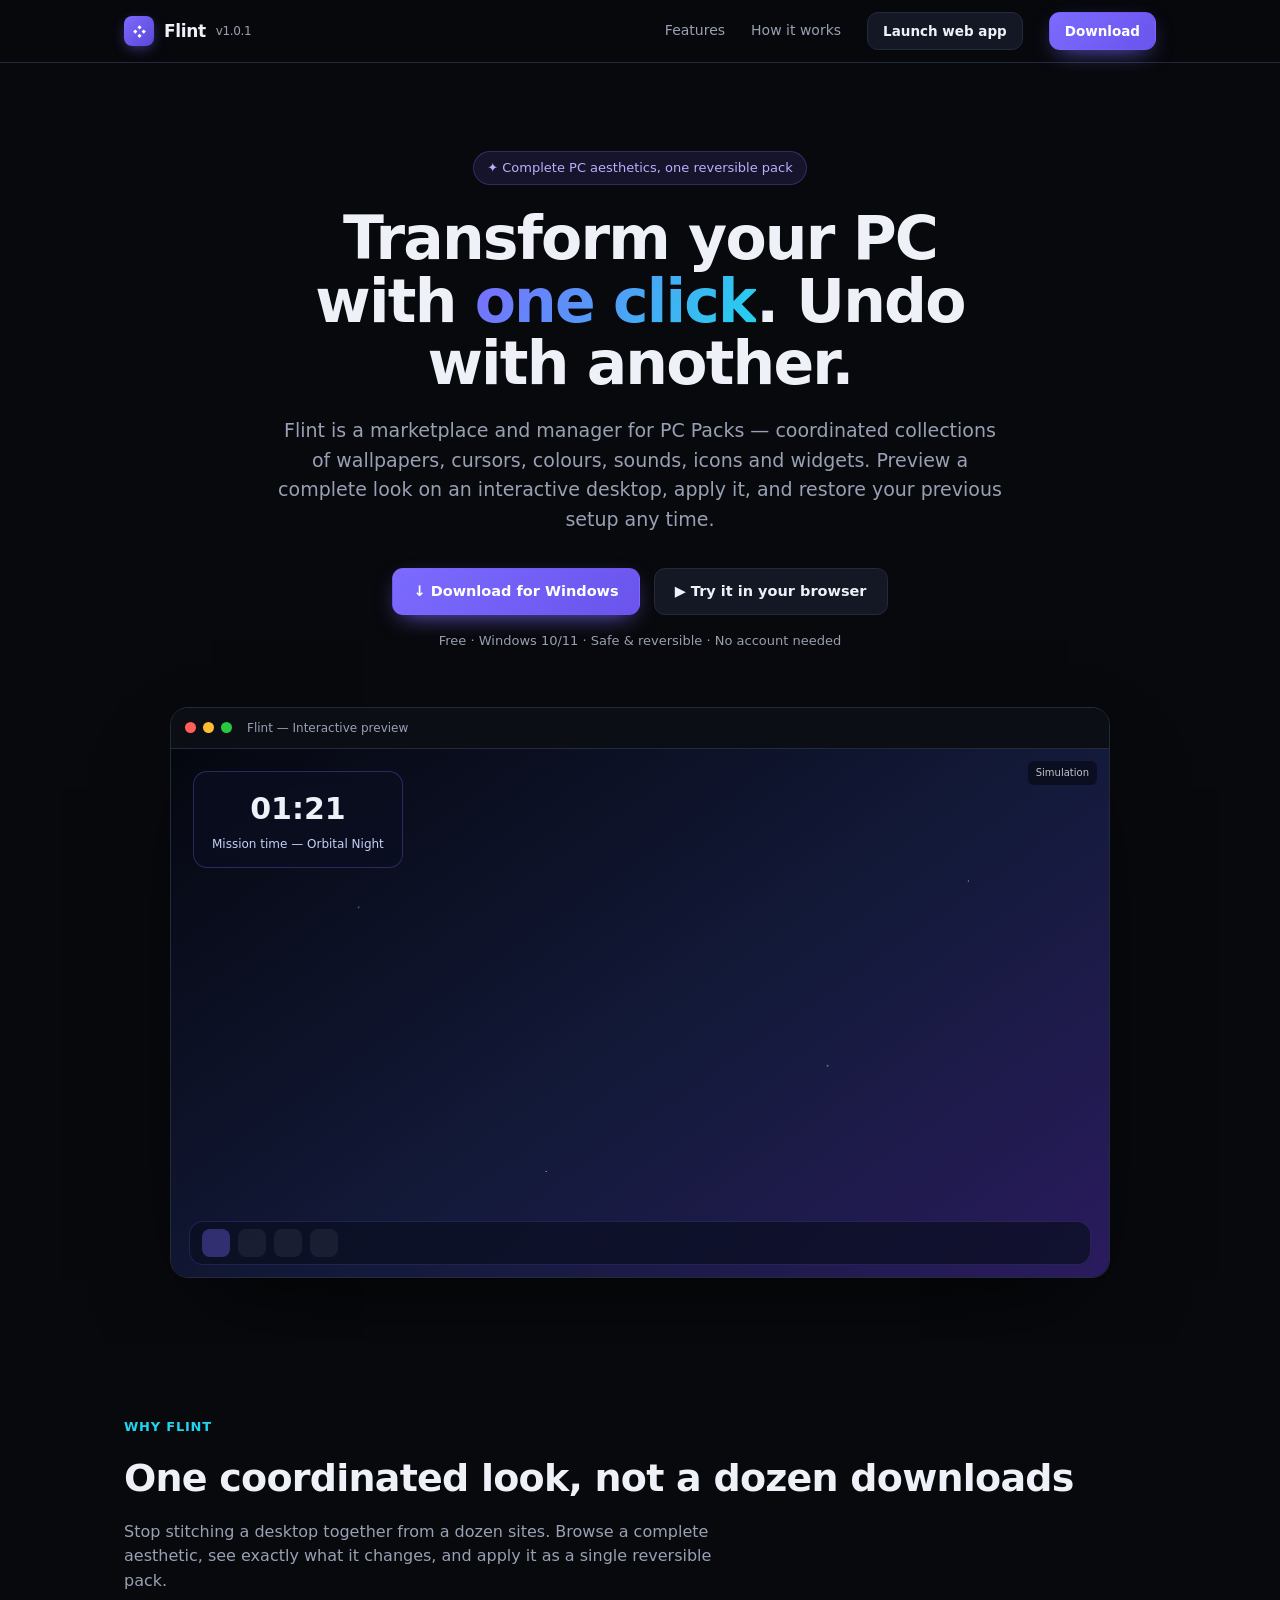
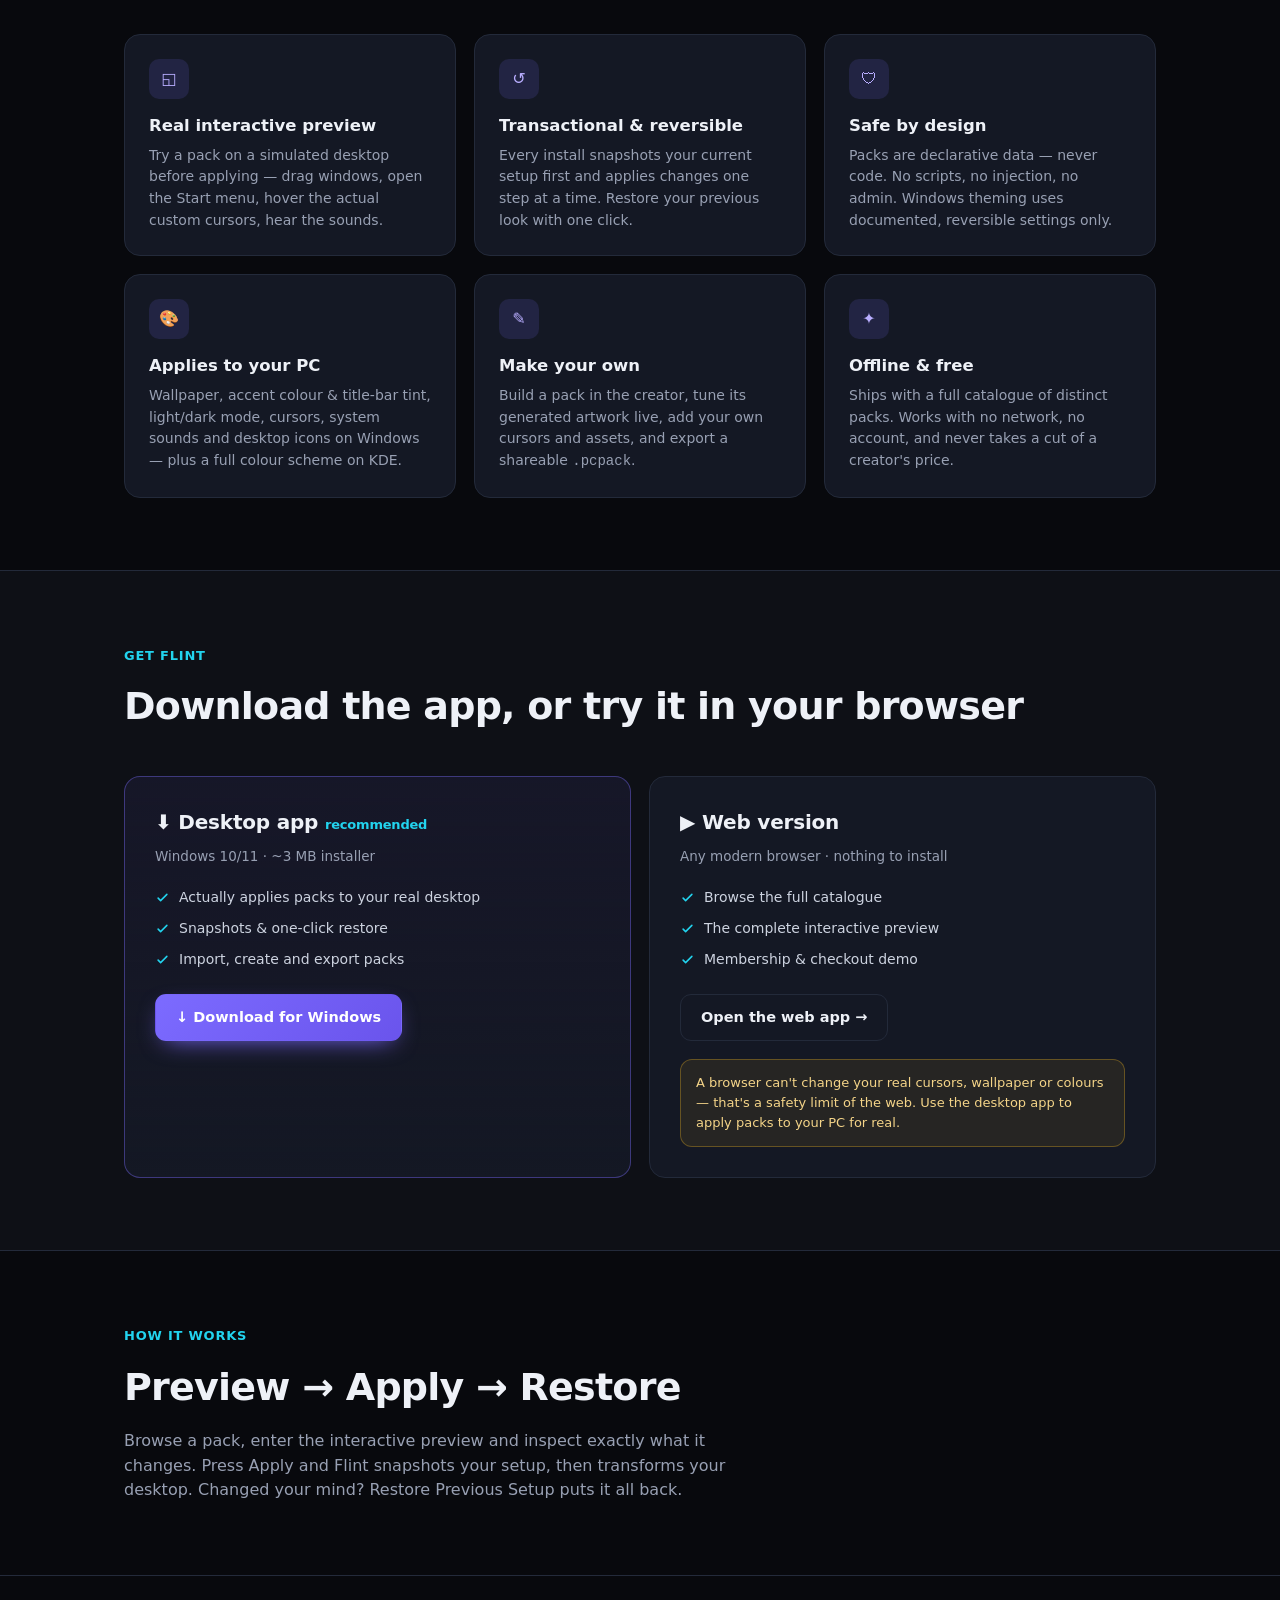
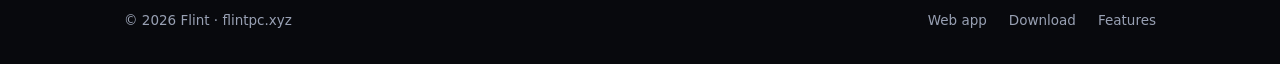
==== index.html @ dbc9b702 "Deploy Flint site: landing page + web app + installer Co-Authored-By: Claude Opus 4.8 <noreply@anthr" ====
<!doctype html>
<html lang="en">
  <head>
    <meta charset="UTF-8" />
    <meta name="viewport" content="width=device-width, initial-scale=1.0" />
    <title>Flint — Preview, install & share complete PC aesthetics</title>
    <meta
      name="description"
      content="Flint turns fragmented desktop customization into one reversible pack. Preview a complete aesthetic, apply it, and restore your previous setup any time. Download for Windows or try it in your browser."
    />
    <meta property="og:title" content="Flint — complete PC aesthetics, one reversible pack" />
    <meta property="og:description" content="Preview, install, create and share complete PC aesthetics. Download for Windows or try it in your browser." />
    <meta property="og:type" content="website" />
    <meta property="og:url" content="https://flintpc.xyz" />
    <style>
      :root {
        --bg: #08090d;
        --bg-soft: #0e1016;
        --panel: #141824;
        --border: #232a3a;
        --text: #eef1f7;
        --muted: #98a0b3;
        --accent: #7c6bff;
        --accent-2: #22d3ee;
        --radius: 16px;
      }
      * { box-sizing: border-box; margin: 0; padding: 0; }
      html { scroll-behavior: smooth; }
      body {
        background: var(--bg);
        color: var(--text);
        font-family: "Inter", system-ui, -apple-system, "Segoe UI", sans-serif;
        line-height: 1.55;
        -webkit-font-smoothing: antialiased;
        overflow-x: hidden;
      }
      a { color: inherit; text-decoration: none; }
      .wrap { max-width: 1080px; margin: 0 auto; padding: 0 24px; }

      /* Top bar */
      header {
        position: sticky; top: 0; z-index: 10;
        backdrop-filter: blur(12px);
        background: rgba(8, 9, 13, 0.72);
        border-bottom: 1px solid var(--border);
      }
      .nav { display: flex; align-items: center; justify-content: space-between; height: 62px; }
      .brand { display: flex; align-items: center; gap: 10px; font-weight: 700; font-size: 17px; letter-spacing: -0.02em; }
      .logo {
        width: 30px; height: 30px; border-radius: 8px;
        background: linear-gradient(135deg, var(--accent), #5b46d6);
        display: grid; place-items: center;
        box-shadow: 0 4px 16px -6px var(--accent);
      }
      .logo svg { width: 17px; height: 17px; }
      .brand .ver { color: var(--muted); font-weight: 500; font-size: 12px; }
      .nav-links { display: flex; align-items: center; gap: 26px; font-size: 14px; color: var(--muted); }
      .nav-links a:hover { color: var(--text); }
      @media (max-width: 640px) { .nav-links a.hide-sm { display: none; } }

      /* Buttons */
      .btn {
        display: inline-flex; align-items: center; gap: 8px;
        padding: 11px 20px; border-radius: 11px; font-weight: 600; font-size: 14.5px;
        border: 1px solid transparent; cursor: pointer; transition: transform .12s ease, filter .12s ease, background .12s ease;
        white-space: nowrap;
      }
      .btn:hover { transform: translateY(-1px); }
      .btn-primary { background: linear-gradient(135deg, var(--accent), #6a54ec); color: #fff; box-shadow: 0 8px 24px -10px var(--accent); }
      .btn-primary:hover { filter: brightness(1.08); }
      .btn-ghost { background: var(--panel); color: var(--text); border-color: var(--border); }
      .btn-ghost:hover { background: #1a1f2e; }
      .btn-sm { padding: 8px 15px; font-size: 13.5px; }

      /* Hero */
      .hero { position: relative; padding: 88px 0 64px; text-align: center; overflow: hidden; }
      .hero-glow {
        position: absolute; inset: -40% 0 auto 0; height: 620px; z-index: 0;
        background: radial-gradient(60% 60% at 50% 0%, rgba(124,107,255,0.22), transparent 70%);
        pointer-events: none;
      }
      .hero .wrap { position: relative; z-index: 1; }
      .pill {
        display: inline-flex; align-items: center; gap: 7px; padding: 6px 13px; border-radius: 999px;
        background: rgba(124,107,255,0.12); border: 1px solid rgba(124,107,255,0.28);
        color: #b9aeff; font-size: 13px; font-weight: 500; margin-bottom: 22px;
      }
      h1 {
        font-size: clamp(34px, 6vw, 60px); line-height: 1.04; letter-spacing: -0.03em; font-weight: 800;
        max-width: 16ch; margin: 0 auto;
      }
      h1 .grad { background: linear-gradient(120deg, var(--accent), var(--accent-2)); -webkit-background-clip: text; background-clip: text; color: transparent; }
      .sub { color: var(--muted); font-size: clamp(15px, 2.4vw, 19px); max-width: 60ch; margin: 22px auto 0; }
      .cta { display: flex; gap: 14px; justify-content: center; flex-wrap: wrap; margin-top: 34px; }
      .cta-note { color: var(--muted); font-size: 13px; margin-top: 16px; }

      /* Preview mock */
      .shot {
        margin: 56px auto 0; max-width: 940px; border-radius: 18px; overflow: hidden;
        border: 1px solid var(--border); background: var(--bg-soft);
        box-shadow: 0 40px 100px -40px rgba(0,0,0,0.9);
        position: relative; z-index: 1;
      }
      .shot-bar { display: flex; align-items: center; gap: 7px; padding: 11px 14px; border-bottom: 1px solid var(--border); background: #0c0e15; }
      .dot { width: 11px; height: 11px; border-radius: 50%; }
      .shot-body { aspect-ratio: 16/9; position: relative; background: linear-gradient(145deg, #05070f, #131a3a 55%, #2a1b5e); }
      .shot-body .stars { position: absolute; inset: 0; background-image: radial-gradient(1.5px 1.5px at 20% 30%, #7c6bff, transparent), radial-gradient(1.5px 1.5px at 70% 60%, #4adede, transparent), radial-gradient(1px 1px at 40% 80%, #fff, transparent), radial-gradient(1px 1px at 85% 25%, #fff, transparent); opacity: 0.7; }
      .shot-widget { position: absolute; top: 22px; left: 22px; padding: 14px 18px; border-radius: 14px; background: rgba(10,14,32,0.72); border: 1px solid rgba(124,107,255,0.3); backdrop-filter: blur(8px); }
      .shot-widget .t { font-size: 30px; font-weight: 700; font-variant-numeric: tabular-nums; }
      .shot-widget .d { font-size: 12px; color: #c7d0f5; margin-top: 2px; }
      .shot-taskbar { position: absolute; left: 18px; right: 18px; bottom: 12px; height: 44px; border-radius: 14px; background: rgba(10,14,32,0.72); border: 1px solid rgba(124,107,255,0.2); backdrop-filter: blur(12px); display: flex; align-items: center; padding: 0 12px; gap: 8px; }
      .tb-icon { width: 28px; height: 28px; border-radius: 8px; background: rgba(255,255,255,0.06); }
      .shot-sim { position: absolute; top: 12px; right: 12px; font-size: 10px; padding: 4px 8px; border-radius: 6px; background: rgba(0,0,0,0.45); color: rgba(255,255,255,0.75); }

      /* Sections */
      section { padding: 72px 0; }
      .eyebrow { color: var(--accent-2); font-weight: 600; font-size: 13px; letter-spacing: 0.06em; text-transform: uppercase; }
      h2 { font-size: clamp(26px, 4vw, 38px); letter-spacing: -0.02em; margin-top: 10px; }
      .lead { color: var(--muted); font-size: 16px; max-width: 62ch; margin-top: 12px; }
      .grid { display: grid; grid-template-columns: repeat(3, 1fr); gap: 18px; margin-top: 40px; }
      @media (max-width: 820px) { .grid { grid-template-columns: 1fr; } }
      .card { background: var(--panel); border: 1px solid var(--border); border-radius: var(--radius); padding: 24px; }
      .card .ico { width: 40px; height: 40px; border-radius: 10px; background: rgba(124,107,255,0.14); display: grid; place-items: center; margin-bottom: 14px; color: #b9aeff; }
      .card h3 { font-size: 16.5px; margin-bottom: 6px; }
      .card p { color: var(--muted); font-size: 14px; }

      /* Two choices */
      .choices { display: grid; grid-template-columns: 1fr 1fr; gap: 18px; margin-top: 40px; }
      @media (max-width: 820px) { .choices { grid-template-columns: 1fr; } }
      .choice { border-radius: var(--radius); border: 1px solid var(--border); padding: 30px; background: var(--panel); }
      .choice.primary { border-color: rgba(124,107,255,0.4); background: linear-gradient(180deg, rgba(124,107,255,0.08), var(--panel)); }
      .choice h3 { font-size: 20px; letter-spacing: -0.01em; }
      .choice .meta { color: var(--muted); font-size: 13.5px; margin: 8px 0 20px; }
      .choice ul { list-style: none; margin: 0 0 24px; display: flex; flex-direction: column; gap: 9px; }
      .choice li { font-size: 14px; color: #cdd3e0; display: flex; gap: 9px; align-items: flex-start; }
      .choice li svg { flex-shrink: 0; margin-top: 3px; color: var(--accent-2); }
      .note { border: 1px solid rgba(251,191,36,0.3); background: rgba(251,191,36,0.08); color: #f4d488; border-radius: 12px; padding: 13px 15px; font-size: 13px; margin-top: 18px; }

      footer { border-top: 1px solid var(--border); padding: 34px 0; color: var(--muted); font-size: 13.5px; }
      .foot { display: flex; justify-content: space-between; align-items: center; flex-wrap: wrap; gap: 14px; }
    </style>
  </head>
  <body>
    <header>
      <div class="wrap nav">
        <a class="brand" href="/">
          <span class="logo" aria-hidden="true">
            <svg viewBox="0 0 24 24" fill="none"><path d="M12 3l3 3-3 3-3-3 3-3zM6 9l3 3-3 3-3-3 3-3zm12 0l3 3-3 3-3-3 3-3zm-6 6l3 3-3 3-3-3 3-3z" fill="#fff"/></svg>
          </span>
          Flint <span class="ver">v1.0.1</span>
        </a>
        <nav class="nav-links">
          <a class="hide-sm" href="#features">Features</a>
          <a class="hide-sm" href="#how">How it works</a>
          <a class="btn btn-ghost btn-sm" href="/app/">Launch web app</a>
          <a class="btn btn-primary btn-sm" href="#download">Download</a>
        </nav>
      </div>
    </header>

    <div class="hero">
      <div class="hero-glow"></div>
      <div class="wrap">
        <span class="pill">✦ Complete PC aesthetics, one reversible pack</span>
        <h1>Transform your PC with <span class="grad">one click</span>. Undo with another.</h1>
        <p class="sub">
          Flint is a marketplace and manager for PC Packs — coordinated collections of wallpapers, cursors,
          colours, sounds, icons and widgets. Preview a complete look on an interactive desktop, apply it,
          and restore your previous setup any time.
        </p>
        <div class="cta">
          <a class="btn btn-primary" href="#download">↓ Download for Windows</a>
          <a class="btn btn-ghost" href="/app/">▶ Try it in your browser</a>
        </div>
        <p class="cta-note">Free · Windows 10/11 · Safe &amp; reversible · No account needed</p>
      </div>

      <div class="wrap">
        <div class="shot" aria-hidden="true">
          <div class="shot-bar">
            <span class="dot" style="background:#ff5f57"></span>
            <span class="dot" style="background:#febc2e"></span>
            <span class="dot" style="background:#28c840"></span>
            <span style="margin-left:8px;font-size:12px;color:var(--muted)">Flint — Interactive preview</span>
          </div>
          <div class="shot-body">
            <div class="stars"></div>
            <div class="shot-widget">
              <div class="t" id="clock">21:30</div>
              <div class="d">Mission time — Orbital Night</div>
            </div>
            <div class="shot-taskbar">
              <span class="tb-icon" style="background:rgba(124,107,255,0.35)"></span>
              <span class="tb-icon"></span><span class="tb-icon"></span><span class="tb-icon"></span>
            </div>
            <div class="shot-sim">Simulation</div>
          </div>
        </div>
      </div>
    </div>

    <section id="features">
      <div class="wrap">
        <span class="eyebrow">Why Flint</span>
        <h2>One coordinated look, not a dozen downloads</h2>
        <p class="lead">Stop stitching a desktop together from a dozen sites. Browse a complete aesthetic, see exactly what it changes, and apply it as a single reversible pack.</p>
        <div class="grid">
          <div class="card">
            <div class="ico">◱</div>
            <h3>Real interactive preview</h3>
            <p>Try a pack on a simulated desktop before applying — drag windows, open the Start menu, hover the actual custom cursors, hear the sounds.</p>
          </div>
          <div class="card">
            <div class="ico">↺</div>
            <h3>Transactional &amp; reversible</h3>
            <p>Every install snapshots your current setup first and applies changes one step at a time. Restore your previous look with one click.</p>
          </div>
          <div class="card">
            <div class="ico">🛡</div>
            <h3>Safe by design</h3>
            <p>Packs are declarative data — never code. No scripts, no injection, no admin. Windows theming uses documented, reversible settings only.</p>
          </div>
          <div class="card">
            <div class="ico">🎨</div>
            <h3>Applies to your PC</h3>
            <p>Wallpaper, accent colour &amp; title-bar tint, light/dark mode, cursors, system sounds and desktop icons on Windows — plus a full colour scheme on KDE.</p>
          </div>
          <div class="card">
            <div class="ico">✎</div>
            <h3>Make your own</h3>
            <p>Build a pack in the creator, tune its generated artwork live, add your own cursors and assets, and export a shareable <code>.pcpack</code>.</p>
          </div>
          <div class="card">
            <div class="ico">✦</div>
            <h3>Offline &amp; free</h3>
            <p>Ships with a full catalogue of distinct packs. Works with no network, no account, and never takes a cut of a creator's price.</p>
          </div>
        </div>
      </div>
    </section>

    <section id="download" style="background:var(--bg-soft);border-top:1px solid var(--border);border-bottom:1px solid var(--border);">
      <div class="wrap">
        <span class="eyebrow">Get Flint</span>
        <h2>Download the app, or try it in your browser</h2>
        <div class="choices">
          <div class="choice primary">
            <h3>⬇ Desktop app <span style="color:var(--accent-2);font-size:13px;">recommended</span></h3>
            <p class="meta">Windows 10/11 · ~3 MB installer</p>
            <ul>
              <li><svg width="15" height="15" viewBox="0 0 24 24" fill="none"><path d="M5 13l4 4L19 7" stroke="currentColor" stroke-width="2.5" stroke-linecap="round" stroke-linejoin="round"/></svg> Actually applies packs to your real desktop</li>
              <li><svg width="15" height="15" viewBox="0 0 24 24" fill="none"><path d="M5 13l4 4L19 7" stroke="currentColor" stroke-width="2.5" stroke-linecap="round" stroke-linejoin="round"/></svg> Snapshots &amp; one-click restore</li>
              <li><svg width="15" height="15" viewBox="0 0 24 24" fill="none"><path d="M5 13l4 4L19 7" stroke="currentColor" stroke-width="2.5" stroke-linecap="round" stroke-linejoin="round"/></svg> Import, create and export packs</li>
            </ul>
            <a class="btn btn-primary" href="/downloads/Flint-Setup.exe" id="download-btn">↓ Download for Windows</a>
          </div>
          <div class="choice">
            <h3>▶ Web version</h3>
            <p class="meta">Any modern browser · nothing to install</p>
            <ul>
              <li><svg width="15" height="15" viewBox="0 0 24 24" fill="none"><path d="M5 13l4 4L19 7" stroke="currentColor" stroke-width="2.5" stroke-linecap="round" stroke-linejoin="round"/></svg> Browse the full catalogue</li>
              <li><svg width="15" height="15" viewBox="0 0 24 24" fill="none"><path d="M5 13l4 4L19 7" stroke="currentColor" stroke-width="2.5" stroke-linecap="round" stroke-linejoin="round"/></svg> The complete interactive preview</li>
              <li><svg width="15" height="15" viewBox="0 0 24 24" fill="none"><path d="M5 13l4 4L19 7" stroke="currentColor" stroke-width="2.5" stroke-linecap="round" stroke-linejoin="round"/></svg> Membership &amp; checkout demo</li>
            </ul>
            <a class="btn btn-ghost" href="/app/">Open the web app →</a>
            <div class="note">A browser can't change your real cursors, wallpaper or colours — that's a safety limit of the web. Use the desktop app to apply packs to your PC for real.</div>
          </div>
        </div>
      </div>
    </section>

    <section id="how">
      <div class="wrap">
        <span class="eyebrow">How it works</span>
        <h2>Preview → Apply → Restore</h2>
        <p class="lead">Browse a pack, enter the interactive preview and inspect exactly what it changes. Press Apply and Flint snapshots your setup, then transforms your desktop. Changed your mind? Restore Previous Setup puts it all back.</p>
      </div>
    </section>

    <footer>
      <div class="wrap foot">
        <div>© 2026 Flint · flintpc.xyz</div>
        <div style="display:flex;gap:22px;">
          <a href="/app/">Web app</a>
          <a href="#download">Download</a>
          <a href="#features">Features</a>
        </div>
      </div>
    </footer>

    <script>
      // Live clock in the hero mock.
      function tick() {
        var el = document.getElementById("clock");
        if (!el) return;
        var d = new Date();
        el.textContent = String(d.getHours()).padStart(2, "0") + ":" + String(d.getMinutes()).padStart(2, "0");
      }
      tick();
      setInterval(tick, 15000);
    </script>
  </body>
</html>
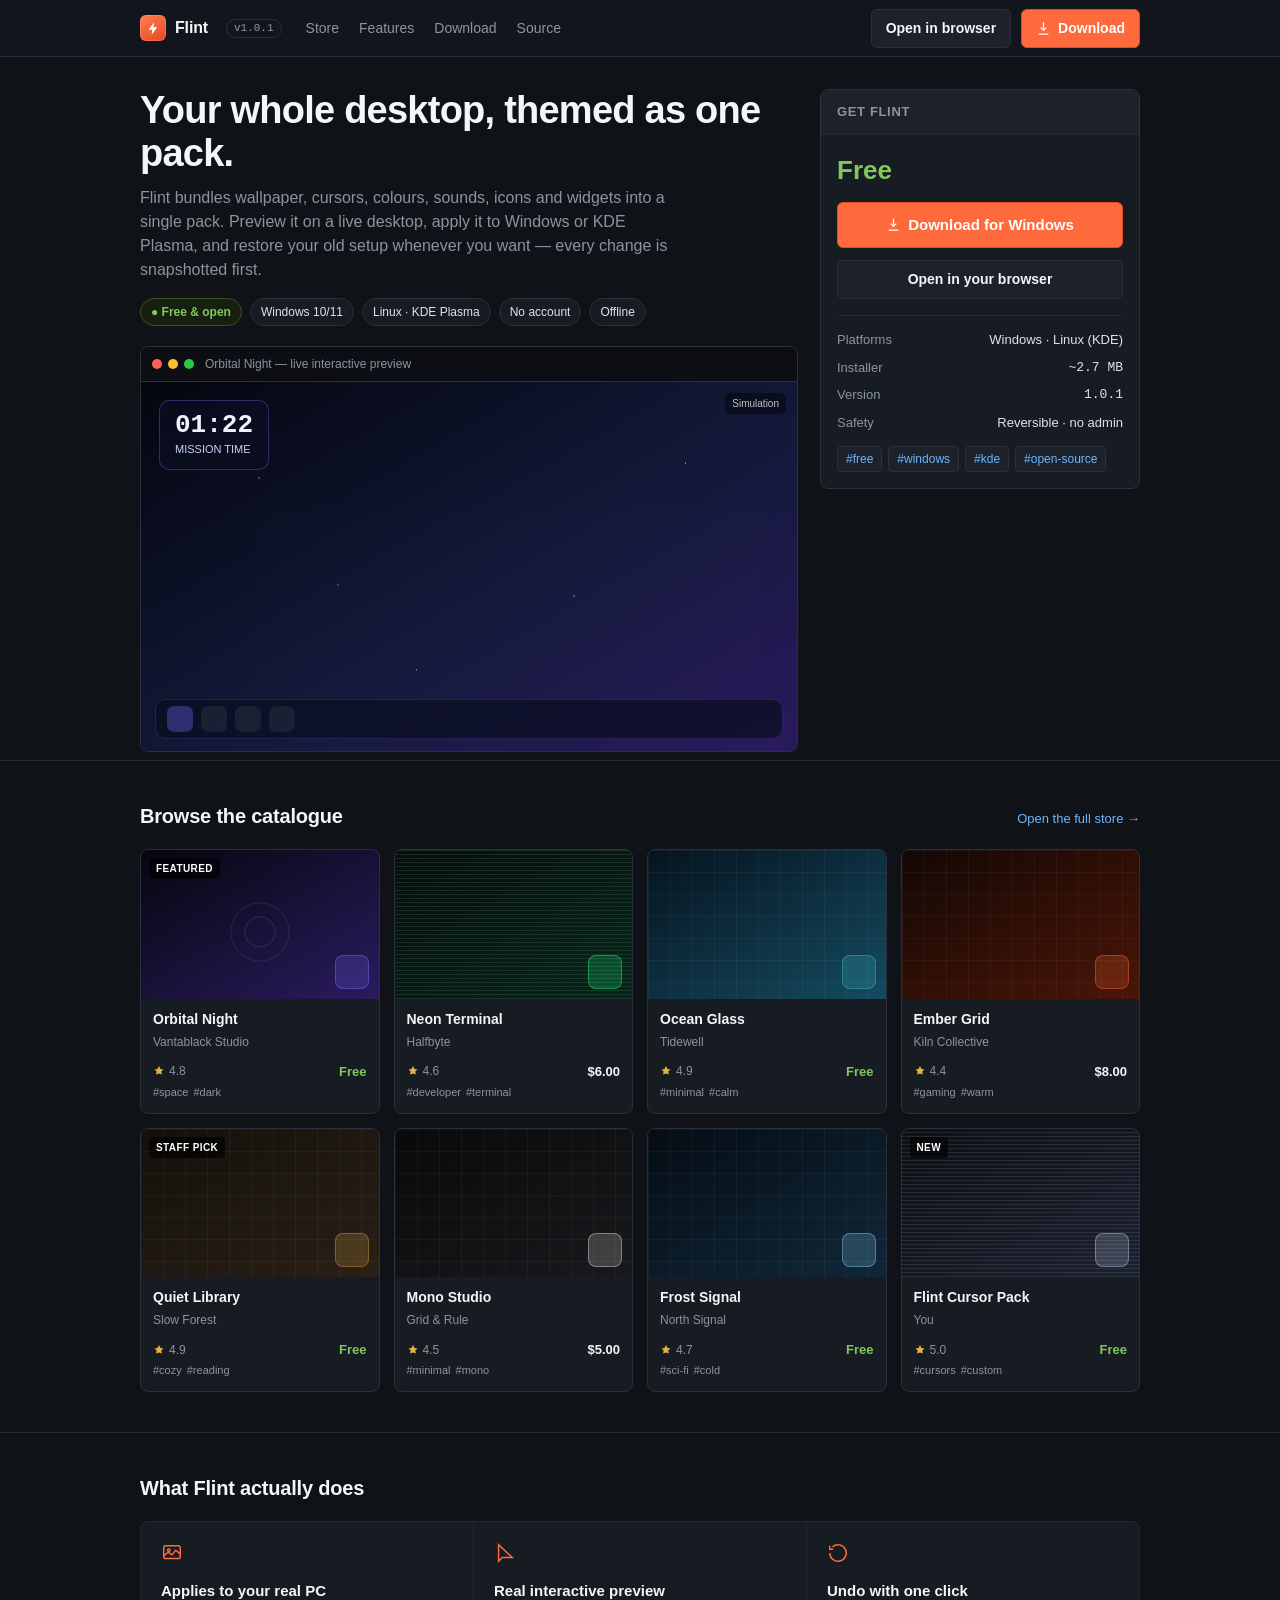
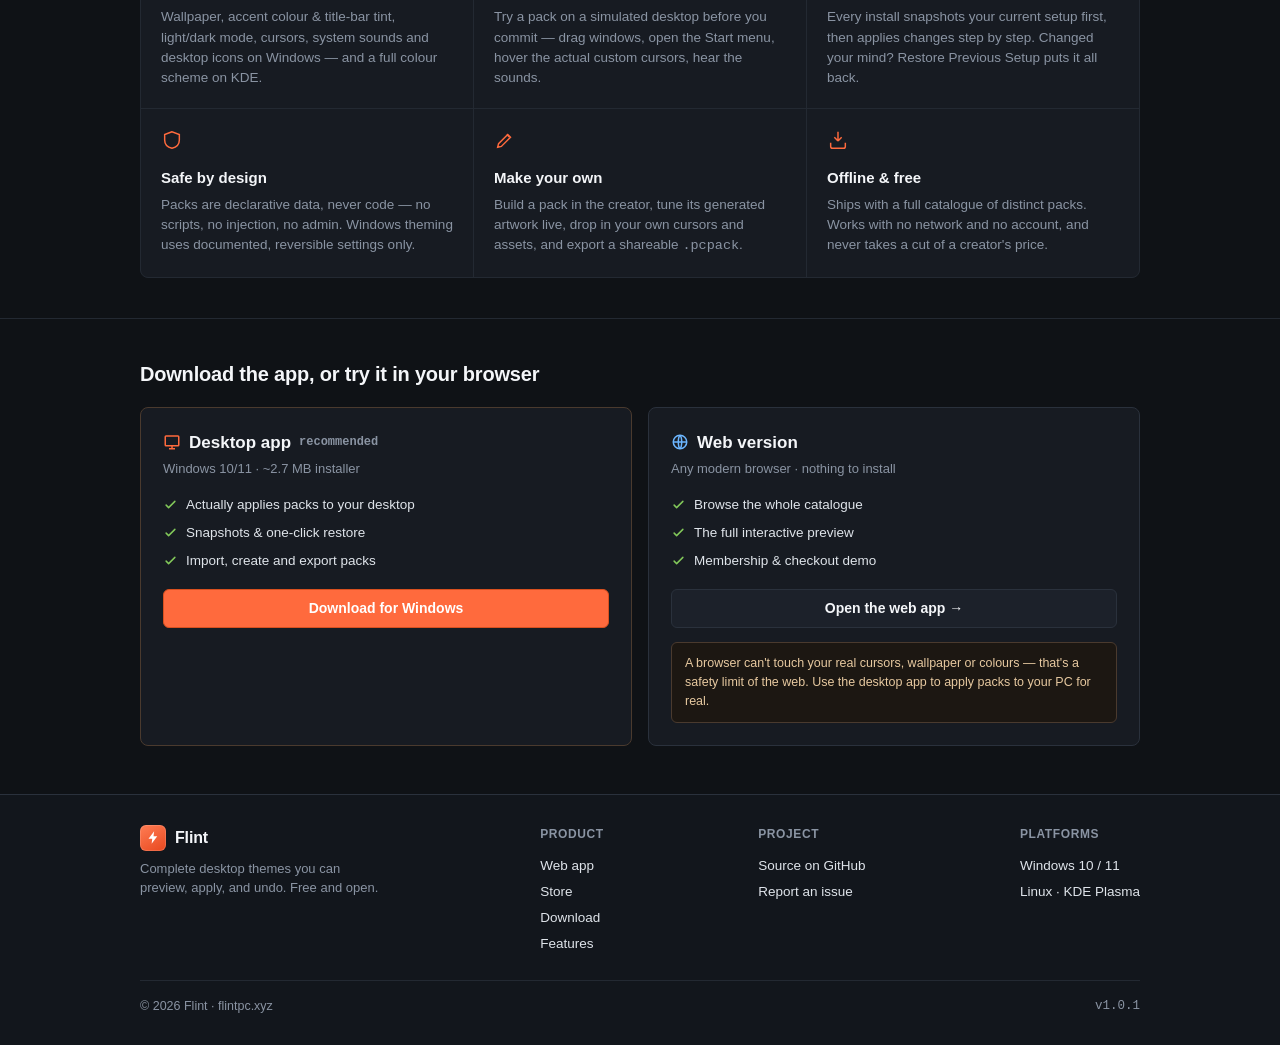
==== commit a66935e1: "Redesign landing page: store/repo layout (itch/Steam/GitHub style) Co-Authored-By: Claude Opus 4.8 <" ====
--- a/index.html
+++ b/index.html
@@ -3,301 +3,412 @@
   <head>
     <meta charset="UTF-8" />
     <meta name="viewport" content="width=device-width, initial-scale=1.0" />
-    <title>Flint — Preview, install & share complete PC aesthetics</title>
+    <title>Flint — desktop themes you can preview, apply, and undo</title>
     <meta
       name="description"
-      content="Flint turns fragmented desktop customization into one reversible pack. Preview a complete aesthetic, apply it, and restore your previous setup any time. Download for Windows or try it in your browser."
+      content="Flint bundles wallpaper, cursors, colours, sounds, icons and widgets into one pack. Preview it on a live desktop, apply it to Windows or KDE, and restore your old setup any time. Free."
     />
-    <meta property="og:title" content="Flint — complete PC aesthetics, one reversible pack" />
-    <meta property="og:description" content="Preview, install, create and share complete PC aesthetics. Download for Windows or try it in your browser." />
+    <meta property="og:title" content="Flint — complete desktop themes, one reversible pack" />
+    <meta property="og:description" content="Preview a full desktop theme, apply it to Windows or KDE, and undo it any time. Free. Download or use in your browser." />
     <meta property="og:type" content="website" />
     <meta property="og:url" content="https://flintpc.xyz" />
     <style>
       :root {
-        --bg: #08090d;
-        --bg-soft: #0e1016;
-        --panel: #141824;
-        --border: #232a3a;
-        --text: #eef1f7;
-        --muted: #98a0b3;
-        --accent: #7c6bff;
-        --accent-2: #22d3ee;
-        --radius: 16px;
+        --bg: #0f1216;
+        --bg-alt: #12161c;
+        --panel: #171b22;
+        --panel-2: #1c212a;
+        --border: #2a313c;
+        --border-soft: #232932;
+        --text: #dfe4ea;
+        --text-strong: #f4f6f9;
+        --muted: #8a94a3;
+        --muted-2: #6b7482;
+        --accent: #ff6a3d;
+        --accent-hover: #ff7d54;
+        --accent-ink: #200d05;
+        --link: #6cb6ff;
+        --free: #82c85a;
+        --star: #e3b341;
       }
       * { box-sizing: border-box; margin: 0; padding: 0; }
-      html { scroll-behavior: smooth; }
+      html { -webkit-text-size-adjust: 100%; }
       body {
         background: var(--bg);
         color: var(--text);
-        font-family: "Inter", system-ui, -apple-system, "Segoe UI", sans-serif;
-        line-height: 1.55;
+        font-family: -apple-system, BlinkMacSystemFont, "Segoe UI", Roboto, Helvetica, Arial, sans-serif;
+        font-size: 15px;
+        line-height: 1.5;
         -webkit-font-smoothing: antialiased;
-        overflow-x: hidden;
       }
-      a { color: inherit; text-decoration: none; }
-      .wrap { max-width: 1080px; margin: 0 auto; padding: 0 24px; }
-
-      /* Top bar */
-      header {
-        position: sticky; top: 0; z-index: 10;
-        backdrop-filter: blur(12px);
-        background: rgba(8, 9, 13, 0.72);
-        border-bottom: 1px solid var(--border);
-      }
-      .nav { display: flex; align-items: center; justify-content: space-between; height: 62px; }
-      .brand { display: flex; align-items: center; gap: 10px; font-weight: 700; font-size: 17px; letter-spacing: -0.02em; }
-      .logo {
-        width: 30px; height: 30px; border-radius: 8px;
-        background: linear-gradient(135deg, var(--accent), #5b46d6);
-        display: grid; place-items: center;
-        box-shadow: 0 4px 16px -6px var(--accent);
-      }
-      .logo svg { width: 17px; height: 17px; }
-      .brand .ver { color: var(--muted); font-weight: 500; font-size: 12px; }
-      .nav-links { display: flex; align-items: center; gap: 26px; font-size: 14px; color: var(--muted); }
-      .nav-links a:hover { color: var(--text); }
-      @media (max-width: 640px) { .nav-links a.hide-sm { display: none; } }
-
-      /* Buttons */
-      .btn {
-        display: inline-flex; align-items: center; gap: 8px;
-        padding: 11px 20px; border-radius: 11px; font-weight: 600; font-size: 14.5px;
-        border: 1px solid transparent; cursor: pointer; transition: transform .12s ease, filter .12s ease, background .12s ease;
-        white-space: nowrap;
-      }
-      .btn:hover { transform: translateY(-1px); }
-      .btn-primary { background: linear-gradient(135deg, var(--accent), #6a54ec); color: #fff; box-shadow: 0 8px 24px -10px var(--accent); }
-      .btn-primary:hover { filter: brightness(1.08); }
-      .btn-ghost { background: var(--panel); color: var(--text); border-color: var(--border); }
-      .btn-ghost:hover { background: #1a1f2e; }
-      .btn-sm { padding: 8px 15px; font-size: 13.5px; }
-
-      /* Hero */
-      .hero { position: relative; padding: 88px 0 64px; text-align: center; overflow: hidden; }
-      .hero-glow {
-        position: absolute; inset: -40% 0 auto 0; height: 620px; z-index: 0;
-        background: radial-gradient(60% 60% at 50% 0%, rgba(124,107,255,0.22), transparent 70%);
-        pointer-events: none;
-      }
-      .hero .wrap { position: relative; z-index: 1; }
-      .pill {
-        display: inline-flex; align-items: center; gap: 7px; padding: 6px 13px; border-radius: 999px;
-        background: rgba(124,107,255,0.12); border: 1px solid rgba(124,107,255,0.28);
-        color: #b9aeff; font-size: 13px; font-weight: 500; margin-bottom: 22px;
-      }
-      h1 {
-        font-size: clamp(34px, 6vw, 60px); line-height: 1.04; letter-spacing: -0.03em; font-weight: 800;
-        max-width: 16ch; margin: 0 auto;
-      }
-      h1 .grad { background: linear-gradient(120deg, var(--accent), var(--accent-2)); -webkit-background-clip: text; background-clip: text; color: transparent; }
-      .sub { color: var(--muted); font-size: clamp(15px, 2.4vw, 19px); max-width: 60ch; margin: 22px auto 0; }
-      .cta { display: flex; gap: 14px; justify-content: center; flex-wrap: wrap; margin-top: 34px; }
-      .cta-note { color: var(--muted); font-size: 13px; margin-top: 16px; }
-
-      /* Preview mock */
-      .shot {
-        margin: 56px auto 0; max-width: 940px; border-radius: 18px; overflow: hidden;
-        border: 1px solid var(--border); background: var(--bg-soft);
-        box-shadow: 0 40px 100px -40px rgba(0,0,0,0.9);
-        position: relative; z-index: 1;
-      }
-      .shot-bar { display: flex; align-items: center; gap: 7px; padding: 11px 14px; border-bottom: 1px solid var(--border); background: #0c0e15; }
-      .dot { width: 11px; height: 11px; border-radius: 50%; }
-      .shot-body { aspect-ratio: 16/9; position: relative; background: linear-gradient(145deg, #05070f, #131a3a 55%, #2a1b5e); }
-      .shot-body .stars { position: absolute; inset: 0; background-image: radial-gradient(1.5px 1.5px at 20% 30%, #7c6bff, transparent), radial-gradient(1.5px 1.5px at 70% 60%, #4adede, transparent), radial-gradient(1px 1px at 40% 80%, #fff, transparent), radial-gradient(1px 1px at 85% 25%, #fff, transparent); opacity: 0.7; }
-      .shot-widget { position: absolute; top: 22px; left: 22px; padding: 14px 18px; border-radius: 14px; background: rgba(10,14,32,0.72); border: 1px solid rgba(124,107,255,0.3); backdrop-filter: blur(8px); }
-      .shot-widget .t { font-size: 30px; font-weight: 700; font-variant-numeric: tabular-nums; }
-      .shot-widget .d { font-size: 12px; color: #c7d0f5; margin-top: 2px; }
-      .shot-taskbar { position: absolute; left: 18px; right: 18px; bottom: 12px; height: 44px; border-radius: 14px; background: rgba(10,14,32,0.72); border: 1px solid rgba(124,107,255,0.2); backdrop-filter: blur(12px); display: flex; align-items: center; padding: 0 12px; gap: 8px; }
-      .tb-icon { width: 28px; height: 28px; border-radius: 8px; background: rgba(255,255,255,0.06); }
-      .shot-sim { position: absolute; top: 12px; right: 12px; font-size: 10px; padding: 4px 8px; border-radius: 6px; background: rgba(0,0,0,0.45); color: rgba(255,255,255,0.75); }
-
-      /* Sections */
-      section { padding: 72px 0; }
-      .eyebrow { color: var(--accent-2); font-weight: 600; font-size: 13px; letter-spacing: 0.06em; text-transform: uppercase; }
-      h2 { font-size: clamp(26px, 4vw, 38px); letter-spacing: -0.02em; margin-top: 10px; }
-      .lead { color: var(--muted); font-size: 16px; max-width: 62ch; margin-top: 12px; }
-      .grid { display: grid; grid-template-columns: repeat(3, 1fr); gap: 18px; margin-top: 40px; }
-      @media (max-width: 820px) { .grid { grid-template-columns: 1fr; } }
-      .card { background: var(--panel); border: 1px solid var(--border); border-radius: var(--radius); padding: 24px; }
-      .card .ico { width: 40px; height: 40px; border-radius: 10px; background: rgba(124,107,255,0.14); display: grid; place-items: center; margin-bottom: 14px; color: #b9aeff; }
-      .card h3 { font-size: 16.5px; margin-bottom: 6px; }
-      .card p { color: var(--muted); font-size: 14px; }
-
-      /* Two choices */
-      .choices { display: grid; grid-template-columns: 1fr 1fr; gap: 18px; margin-top: 40px; }
-      @media (max-width: 820px) { .choices { grid-template-columns: 1fr; } }
-      .choice { border-radius: var(--radius); border: 1px solid var(--border); padding: 30px; background: var(--panel); }
-      .choice.primary { border-color: rgba(124,107,255,0.4); background: linear-gradient(180deg, rgba(124,107,255,0.08), var(--panel)); }
-      .choice h3 { font-size: 20px; letter-spacing: -0.01em; }
-      .choice .meta { color: var(--muted); font-size: 13.5px; margin: 8px 0 20px; }
-      .choice ul { list-style: none; margin: 0 0 24px; display: flex; flex-direction: column; gap: 9px; }
-      .choice li { font-size: 14px; color: #cdd3e0; display: flex; gap: 9px; align-items: flex-start; }
-      .choice li svg { flex-shrink: 0; margin-top: 3px; color: var(--accent-2); }
-      .note { border: 1px solid rgba(251,191,36,0.3); background: rgba(251,191,36,0.08); color: #f4d488; border-radius: 12px; padding: 13px 15px; font-size: 13px; margin-top: 18px; }
-
-      footer { border-top: 1px solid var(--border); padding: 34px 0; color: var(--muted); font-size: 13.5px; }
-      .foot { display: flex; justify-content: space-between; align-items: center; flex-wrap: wrap; gap: 14px; }
+      a { color: var(--link); text-decoration: none; }
+      a:hover { text-decoration: underline; }
+      code, .mono { font-family: ui-monospace, "SF Mono", "Cascadia Code", "JetBrains Mono", Consolas, monospace; }
+      .wrap { max-width: 1040px; margin: 0 auto; padding: 0 20px; }
+      img, svg { display: block; }
+
+      /* ---- Header (GitHub / itch style bar) ---- */
+      header { border-bottom: 1px solid var(--border); background: var(--bg-alt); position: sticky; top: 0; z-index: 20; }
+      .hbar { display: flex; align-items: center; gap: 18px; height: 56px; }
+      .wordmark { display: flex; align-items: center; gap: 9px; font-weight: 700; font-size: 16px; letter-spacing: -0.01em; color: var(--text-strong); }
+      .wordmark:hover { text-decoration: none; }
+      .mark { width: 26px; height: 26px; border-radius: 6px; background: linear-gradient(150deg, #ff7d54, #e8481f); display: grid; place-items: center; box-shadow: inset 0 0 0 1px rgba(255,255,255,0.14); }
+      .mark svg { width: 15px; height: 15px; }
+      .badge-ver { font: 500 11px/1 ui-monospace, monospace; color: var(--muted); border: 1px solid var(--border); border-radius: 999px; padding: 3px 7px; }
+      nav.main { display: flex; align-items: center; gap: 20px; margin-left: 6px; }
+      nav.main a { color: var(--muted); font-size: 14px; }
+      nav.main a:hover { color: var(--text); text-decoration: none; }
+      .spacer { flex: 1; }
+      .hbtns { display: flex; align-items: center; gap: 10px; }
+      @media (max-width: 720px) { nav.main, .hide-sm { display: none; } }
+
+      /* ---- Buttons ---- */
+      .btn { display: inline-flex; align-items: center; gap: 7px; font-size: 14px; font-weight: 600; padding: 8px 14px; border-radius: 6px; border: 1px solid var(--border); background: var(--panel-2); color: var(--text-strong); cursor: pointer; transition: background .12s, border-color .12s; }
+      .btn:hover { background: #232a34; text-decoration: none; }
+      .btn svg { width: 15px; height: 15px; }
+      .btn-primary { background: var(--accent); border-color: #d8501f; color: #fff; }
+      .btn-primary:hover { background: var(--accent-hover); }
+      .btn-lg { padding: 11px 18px; font-size: 15px; }
+      .btn-block { width: 100%; justify-content: center; }
+
+      /* ---- Hero: media left, "get" box right (Steam store layout) ---- */
+      .hero { padding: 32px 0 8px; }
+      .hero-grid { display: grid; grid-template-columns: 1fr 320px; gap: 22px; align-items: start; }
+      @media (max-width: 880px) { .hero-grid { grid-template-columns: 1fr; } }
+
+      h1 { font-size: clamp(26px, 4.4vw, 38px); line-height: 1.12; letter-spacing: -0.02em; color: var(--text-strong); font-weight: 800; }
+      .lede { color: var(--muted); font-size: 16px; margin-top: 12px; max-width: 60ch; }
+      .meta-row { display: flex; flex-wrap: wrap; gap: 8px; margin-top: 16px; }
+      .chip { font-size: 12px; color: var(--text); border: 1px solid var(--border); background: var(--panel); border-radius: 999px; padding: 4px 10px; display: inline-flex; align-items: center; gap: 6px; }
+      .chip.free { color: var(--free); border-color: #33502a; background: #16200f; font-weight: 600; }
+
+      /* Media capsule */
+      .capsule { border: 1px solid var(--border); border-radius: 8px; overflow: hidden; background: #0b0d11; margin-top: 20px; }
+      .cap-bar { display: flex; align-items: center; gap: 7px; padding: 8px 11px; border-bottom: 1px solid var(--border); background: #0c0e13; font-size: 12px; color: var(--muted); }
+      .tl { display: flex; gap: 6px; }
+      .tl i { width: 10px; height: 10px; border-radius: 50%; display: block; }
+      .stage { aspect-ratio: 16/9; position: relative; background: linear-gradient(150deg, #05070f, #131a3a 55%, #2a1b5e); }
+      .stars { position: absolute; inset: 0; background-image: radial-gradient(1.4px 1.4px at 18% 26%, #a99bff, transparent), radial-gradient(1.4px 1.4px at 66% 58%, #67e0e0, transparent), radial-gradient(1px 1px at 42% 78%, #fff, transparent), radial-gradient(1px 1px at 83% 22%, #fff, transparent), radial-gradient(1px 1px at 30% 55%, #cfc7ff, transparent); opacity: .75; }
+      .w-clock { position: absolute; top: 18px; left: 18px; padding: 11px 15px; border-radius: 10px; background: #0a0e20cc; border: 1px solid #7c6bff55; }
+      .w-clock .t { font: 700 26px/1 ui-monospace, monospace; color: #eef1ff; }
+      .w-clock .s { font-size: 11px; color: #c7d0f5; margin-top: 3px; }
+      .taskbar { position: absolute; left: 14px; right: 14px; bottom: 12px; height: 40px; border-radius: 10px; background: #0a0e20b8; border: 1px solid #7c6bff33; display: flex; align-items: center; gap: 8px; padding: 0 11px; }
+      .tb { width: 26px; height: 26px; border-radius: 7px; background: #ffffff10; }
+      .tb.on { background: #7c6bff55; }
+      .sim { position: absolute; top: 11px; right: 11px; font-size: 10px; color: #ffffffbf; background: #00000073; padding: 3px 7px; border-radius: 5px; }
+
+      /* Get box */
+      .getbox { border: 1px solid var(--border); border-radius: 8px; background: var(--panel); overflow: hidden; position: sticky; top: 76px; }
+      .getbox h2 { font-size: 13px; text-transform: uppercase; letter-spacing: .05em; color: var(--muted); padding: 12px 16px; border-bottom: 1px solid var(--border-soft); background: var(--panel-2); }
+      .getbox .body { padding: 16px; }
+      .price { font-size: 26px; font-weight: 800; color: var(--free); }
+      .getbox .btn { margin-top: 12px; }
+      .kv { border-top: 1px solid var(--border-soft); margin-top: 16px; padding-top: 14px; display: grid; gap: 8px; font-size: 13px; }
+      .kv div { display: flex; justify-content: space-between; gap: 12px; }
+      .kv .k { color: var(--muted); }
+      .kv .v { color: var(--text); text-align: right; }
+      .tags { display: flex; flex-wrap: wrap; gap: 6px; margin-top: 14px; }
+      .tag { font-size: 12px; color: var(--link); border: 1px solid var(--border); border-radius: 4px; padding: 3px 8px; background: var(--panel-2); }
+      .tag:hover { border-color: #3b4553; }
+
+      /* ---- Section scaffolding ---- */
+      section { padding: 40px 0; border-top: 1px solid var(--border-soft); }
+      .sec-head { display: flex; align-items: baseline; justify-content: space-between; gap: 12px; margin-bottom: 18px; }
+      .sec-head h2 { font-size: 20px; letter-spacing: -0.01em; color: var(--text-strong); }
+      .sec-head .see { font-size: 13px; }
+
+      /* ---- Store grid (itch / Steam capsules) ---- */
+      .store { display: grid; grid-template-columns: repeat(4, 1fr); gap: 14px; }
+      @media (max-width: 880px) { .store { grid-template-columns: repeat(2, 1fr); } }
+      @media (max-width: 480px) { .store { grid-template-columns: 1fr; } }
+      .pack { border: 1px solid var(--border); border-radius: 8px; overflow: hidden; background: var(--panel); display: flex; flex-direction: column; transition: border-color .12s, transform .12s; }
+      .pack:hover { border-color: #3b4553; transform: translateY(-2px); text-decoration: none; }
+      .pack .cover { aspect-ratio: 16/10; position: relative; }
+      .pack .cover .grid { position: absolute; inset: 0; background-image: linear-gradient(#ffffff14 1px, transparent 1px), linear-gradient(90deg, #ffffff14 1px, transparent 1px); background-size: 22px 22px; opacity: .5; }
+      .pack .cover .scan { position: absolute; inset: 0; background-image: repeating-linear-gradient(0deg, #ffffff18 0, #ffffff18 1px, transparent 1px, transparent 4px); }
+      .pack .cover .rings { position: absolute; inset: 0; background-image: radial-gradient(circle at 50% 55%, transparent 0, transparent 14px, #ffffff1a 15px, transparent 16px, transparent 28px, #ffffff14 29px, transparent 30px); }
+      .pack .cover .flag { position: absolute; top: 8px; left: 8px; font-size: 10px; font-weight: 700; text-transform: uppercase; letter-spacing: .04em; padding: 3px 7px; border-radius: 4px; background: #000000a6; color: #fff; }
+      .pack .info { padding: 10px 12px 12px; display: flex; flex-direction: column; gap: 3px; flex: 1; }
+      .pack .nm { font-size: 14px; font-weight: 600; color: var(--text-strong); }
+      .pack .by { font-size: 12px; color: var(--muted); }
+      .pack .foot { display: flex; align-items: center; justify-content: space-between; margin-top: 8px; }
+      .pack .ptags { display: flex; gap: 5px; flex-wrap: wrap; }
+      .pack .ptag { font-size: 11px; color: var(--muted); }
+      .pack .price-sm { font-size: 13px; font-weight: 700; }
+      .pack .price-sm.free { color: var(--free); }
+      .pack .price-sm.paid { color: var(--text-strong); }
+      .rate { display: inline-flex; align-items: center; gap: 4px; font-size: 12px; color: var(--muted); }
+      .rate svg { width: 12px; height: 12px; fill: var(--star); }
+
+      /* ---- Features (GitHub bordered boxes) ---- */
+      .feat { display: grid; grid-template-columns: repeat(3, 1fr); gap: 1px; background: var(--border-soft); border: 1px solid var(--border-soft); border-radius: 8px; overflow: hidden; }
+      @media (max-width: 780px) { .feat { grid-template-columns: 1fr; } }
+      .fcell { background: var(--panel); padding: 20px; }
+      .fcell .fi { width: 26px; height: 26px; color: var(--accent); margin-bottom: 12px; }
+      .fcell .fi svg { width: 22px; height: 22px; stroke: currentColor; fill: none; stroke-width: 1.6; }
+      .fcell h3 { font-size: 15px; color: var(--text-strong); margin-bottom: 5px; }
+      .fcell p { font-size: 13.5px; color: var(--muted); }
+
+      /* ---- Get options (two bordered boxes) ---- */
+      .opts { display: grid; grid-template-columns: 1fr 1fr; gap: 16px; }
+      @media (max-width: 720px) { .opts { grid-template-columns: 1fr; } }
+      .opt { border: 1px solid var(--border); border-radius: 8px; background: var(--panel); padding: 22px; }
+      .opt.rec { border-color: #4a3a2e; }
+      .opt h3 { font-size: 17px; color: var(--text-strong); display: flex; align-items: center; gap: 8px; }
+      .opt .sub { color: var(--muted); font-size: 13px; margin: 4px 0 16px; }
+      .opt ul { list-style: none; display: grid; gap: 8px; margin-bottom: 18px; }
+      .opt li { font-size: 13.5px; color: var(--text); display: flex; gap: 8px; align-items: flex-start; }
+      .opt li svg { width: 15px; height: 15px; flex: none; margin-top: 2px; color: var(--free); }
+      .callout { border: 1px solid #4a3a2e; background: #1c1712; color: #e7c9a0; border-radius: 6px; padding: 11px 13px; font-size: 12.5px; margin-top: 14px; }
+
+      /* ---- Footer (GitHub multi-column) ---- */
+      footer { border-top: 1px solid var(--border); background: var(--bg-alt); padding: 30px 0; margin-top: 8px; }
+      .fcols { display: flex; justify-content: space-between; gap: 24px; flex-wrap: wrap; }
+      .fcol h4 { font-size: 12px; text-transform: uppercase; letter-spacing: .05em; color: var(--muted); margin-bottom: 10px; }
+      .fcol a { display: block; color: var(--text); font-size: 13.5px; padding: 3px 0; }
+      .fcol a:hover { color: var(--link); }
+      .copyr { color: var(--muted); font-size: 12.5px; margin-top: 22px; border-top: 1px solid var(--border-soft); padding-top: 16px; display: flex; justify-content: space-between; flex-wrap: wrap; gap: 8px; }
     </style>
   </head>
   <body>
+    <!-- Header -->
     <header>
-      <div class="wrap nav">
-        <a class="brand" href="/">
-          <span class="logo" aria-hidden="true">
-            <svg viewBox="0 0 24 24" fill="none"><path d="M12 3l3 3-3 3-3-3 3-3zM6 9l3 3-3 3-3-3 3-3zm12 0l3 3-3 3-3-3 3-3zm-6 6l3 3-3 3-3-3 3-3z" fill="#fff"/></svg>
+      <div class="wrap hbar">
+        <a class="wordmark" href="/">
+          <span class="mark" aria-hidden="true">
+            <svg viewBox="0 0 24 24" fill="none"><path d="M13 2 4 14h6l-1 8 9-12h-6l1-8Z" fill="#fff"/></svg>
           </span>
-          Flint <span class="ver">v1.0.1</span>
+          Flint
         </a>
-        <nav class="nav-links">
-          <a class="hide-sm" href="#features">Features</a>
-          <a class="hide-sm" href="#how">How it works</a>
-          <a class="btn btn-ghost btn-sm" href="/app/">Launch web app</a>
-          <a class="btn btn-primary btn-sm" href="#download">Download</a>
+        <span class="badge-ver hide-sm">v1.0.1</span>
+        <nav class="main">
+          <a href="#store">Store</a>
+          <a href="#features">Features</a>
+          <a href="#get">Download</a>
+          <a href="https://github.com/BJSK2345/Flint">Source</a>
         </nav>
+        <span class="spacer"></span>
+        <div class="hbtns">
+          <a class="btn hide-sm" href="/app/">Open in browser</a>
+          <a class="btn btn-primary" href="#get">
+            <svg viewBox="0 0 24 24" fill="none" stroke="currentColor" stroke-width="2"><path d="M12 3v12m0 0 4-4m-4 4-4-4M5 21h14" stroke-linecap="round" stroke-linejoin="round"/></svg>
+            Download
+          </a>
+        </div>
       </div>
     </header>
 
+    <!-- Hero -->
     <div class="hero">
-      <div class="hero-glow"></div>
+      <div class="wrap hero-grid">
+        <div>
+          <h1>Your whole desktop, themed as one pack.</h1>
+          <p class="lede">
+            Flint bundles wallpaper, cursors, colours, sounds, icons and widgets into a single pack.
+            Preview it on a live desktop, apply it to Windows or KDE Plasma, and restore your old setup
+            whenever you want — every change is snapshotted first.
+          </p>
+          <div class="meta-row">
+            <span class="chip free">● Free &amp; open</span>
+            <span class="chip">Windows 10/11</span>
+            <span class="chip">Linux · KDE Plasma</span>
+            <span class="chip">No account</span>
+            <span class="chip">Offline</span>
+          </div>
+
+          <div class="capsule">
+            <div class="cap-bar">
+              <span class="tl"><i style="background:#ff5f57"></i><i style="background:#febc2e"></i><i style="background:#28c840"></i></span>
+              <span style="margin-left:4px">Orbital Night — live interactive preview</span>
+            </div>
+            <div class="stage">
+              <div class="stars"></div>
+              <div class="w-clock"><div class="t" id="clock">21:30</div><div class="s">MISSION TIME</div></div>
+              <div class="taskbar"><span class="tb on"></span><span class="tb"></span><span class="tb"></span><span class="tb"></span></div>
+              <div class="sim">Simulation</div>
+            </div>
+          </div>
+        </div>
+
+        <!-- Get box (Steam-style) -->
+        <aside class="getbox" id="get">
+          <h2>Get Flint</h2>
+          <div class="body">
+            <div class="price">Free</div>
+            <a class="btn btn-primary btn-lg btn-block" id="download-btn" href="/downloads/Flint-Setup.exe">
+              <svg viewBox="0 0 24 24" fill="none" stroke="currentColor" stroke-width="2"><path d="M12 3v12m0 0 4-4m-4 4-4-4M5 21h14" stroke-linecap="round" stroke-linejoin="round"/></svg>
+              Download for Windows
+            </a>
+            <a class="btn btn-block" href="/app/">Open in your browser</a>
+            <div class="kv">
+              <div><span class="k">Platforms</span><span class="v">Windows · Linux (KDE)</span></div>
+              <div><span class="k">Installer</span><span class="v mono">~2.7 MB</span></div>
+              <div><span class="k">Version</span><span class="v mono">1.0.1</span></div>
+              <div><span class="k">Safety</span><span class="v">Reversible · no admin</span></div>
+            </div>
+            <div class="tags">
+              <a class="tag" href="/app/#/search?section=free">#free</a>
+              <a class="tag" href="/app/">#windows</a>
+              <a class="tag" href="/app/">#kde</a>
+              <a class="tag" href="/app/">#open-source</a>
+            </div>
+          </div>
+        </aside>
+      </div>
+    </div>
+
+    <!-- Store -->
+    <section id="store">
       <div class="wrap">
-        <span class="pill">✦ Complete PC aesthetics, one reversible pack</span>
-        <h1>Transform your PC with <span class="grad">one click</span>. Undo with another.</h1>
-        <p class="sub">
-          Flint is a marketplace and manager for PC Packs — coordinated collections of wallpapers, cursors,
-          colours, sounds, icons and widgets. Preview a complete look on an interactive desktop, apply it,
-          and restore your previous setup any time.
-        </p>
-        <div class="cta">
-          <a class="btn btn-primary" href="#download">↓ Download for Windows</a>
-          <a class="btn btn-ghost" href="/app/">▶ Try it in your browser</a>
-        </div>
-        <p class="cta-note">Free · Windows 10/11 · Safe &amp; reversible · No account needed</p>
-      </div>
-
-      <div class="wrap">
-        <div class="shot" aria-hidden="true">
-          <div class="shot-bar">
-            <span class="dot" style="background:#ff5f57"></span>
-            <span class="dot" style="background:#febc2e"></span>
-            <span class="dot" style="background:#28c840"></span>
-            <span style="margin-left:8px;font-size:12px;color:var(--muted)">Flint — Interactive preview</span>
-          </div>
-          <div class="shot-body">
-            <div class="stars"></div>
-            <div class="shot-widget">
-              <div class="t" id="clock">21:30</div>
-              <div class="d">Mission time — Orbital Night</div>
-            </div>
-            <div class="shot-taskbar">
-              <span class="tb-icon" style="background:rgba(124,107,255,0.35)"></span>
-              <span class="tb-icon"></span><span class="tb-icon"></span><span class="tb-icon"></span>
-            </div>
-            <div class="shot-sim">Simulation</div>
-          </div>
-        </div>
-      </div>
-    </div>
-
+        <div class="sec-head">
+          <h2>Browse the catalogue</h2>
+          <a class="see" href="/app/">Open the full store →</a>
+        </div>
+        <div class="store" id="store-grid"><!-- filled by script --></div>
+      </div>
+    </section>
+
+    <!-- Features -->
     <section id="features">
       <div class="wrap">
-        <span class="eyebrow">Why Flint</span>
-        <h2>One coordinated look, not a dozen downloads</h2>
-        <p class="lead">Stop stitching a desktop together from a dozen sites. Browse a complete aesthetic, see exactly what it changes, and apply it as a single reversible pack.</p>
-        <div class="grid">
-          <div class="card">
-            <div class="ico">◱</div>
+        <div class="sec-head"><h2>What Flint actually does</h2></div>
+        <div class="feat">
+          <div class="fcell">
+            <div class="fi"><svg viewBox="0 0 24 24"><rect x="3" y="4" width="18" height="14" rx="2"/><path d="m3 15 5-4 4 3 4-5 5 4"/><circle cx="8.5" cy="9" r="1.4"/></svg></div>
+            <h3>Applies to your real PC</h3>
+            <p>Wallpaper, accent colour &amp; title-bar tint, light/dark mode, cursors, system sounds and desktop icons on Windows — and a full colour scheme on KDE.</p>
+          </div>
+          <div class="fcell">
+            <div class="fi"><svg viewBox="0 0 24 24"><path d="M5 3v18l4-4h11L5 3Z"/></svg></div>
             <h3>Real interactive preview</h3>
-            <p>Try a pack on a simulated desktop before applying — drag windows, open the Start menu, hover the actual custom cursors, hear the sounds.</p>
-          </div>
-          <div class="card">
-            <div class="ico">↺</div>
-            <h3>Transactional &amp; reversible</h3>
-            <p>Every install snapshots your current setup first and applies changes one step at a time. Restore your previous look with one click.</p>
-          </div>
-          <div class="card">
-            <div class="ico">🛡</div>
+            <p>Try a pack on a simulated desktop before you commit — drag windows, open the Start menu, hover the actual custom cursors, hear the sounds.</p>
+          </div>
+          <div class="fcell">
+            <div class="fi"><svg viewBox="0 0 24 24"><path d="M3 12a9 9 0 1 0 3-6.7"/><path d="M3 4v4h4"/></svg></div>
+            <h3>Undo with one click</h3>
+            <p>Every install snapshots your current setup first, then applies changes step by step. Changed your mind? Restore Previous Setup puts it all back.</p>
+          </div>
+          <div class="fcell">
+            <div class="fi"><svg viewBox="0 0 24 24"><path d="M12 3 4 6v6c0 5 3.5 8 8 9 4.5-1 8-4 8-9V6l-8-3Z"/></svg></div>
             <h3>Safe by design</h3>
-            <p>Packs are declarative data — never code. No scripts, no injection, no admin. Windows theming uses documented, reversible settings only.</p>
-          </div>
-          <div class="card">
-            <div class="ico">🎨</div>
-            <h3>Applies to your PC</h3>
-            <p>Wallpaper, accent colour &amp; title-bar tint, light/dark mode, cursors, system sounds and desktop icons on Windows — plus a full colour scheme on KDE.</p>
-          </div>
-          <div class="card">
-            <div class="ico">✎</div>
+            <p>Packs are declarative data, never code — no scripts, no injection, no admin. Windows theming uses documented, reversible settings only.</p>
+          </div>
+          <div class="fcell">
+            <div class="fi"><svg viewBox="0 0 24 24"><path d="m4 20 4-1 10-10-3-3L5 16l-1 4Z"/><path d="m14 6 3 3"/></svg></div>
             <h3>Make your own</h3>
-            <p>Build a pack in the creator, tune its generated artwork live, add your own cursors and assets, and export a shareable <code>.pcpack</code>.</p>
-          </div>
-          <div class="card">
-            <div class="ico">✦</div>
+            <p>Build a pack in the creator, tune its generated artwork live, drop in your own cursors and assets, and export a shareable <code>.pcpack</code>.</p>
+          </div>
+          <div class="fcell">
+            <div class="fi"><svg viewBox="0 0 24 24"><path d="M12 3v10m0 0 4-4m-4 4-4-4"/><path d="M4 15v4a2 2 0 0 0 2 2h12a2 2 0 0 0 2-2v-4"/></svg></div>
             <h3>Offline &amp; free</h3>
-            <p>Ships with a full catalogue of distinct packs. Works with no network, no account, and never takes a cut of a creator's price.</p>
+            <p>Ships with a full catalogue of distinct packs. Works with no network and no account, and never takes a cut of a creator's price.</p>
           </div>
         </div>
       </div>
     </section>
 
-    <section id="download" style="background:var(--bg-soft);border-top:1px solid var(--border);border-bottom:1px solid var(--border);">
+    <!-- Get options -->
+    <section>
       <div class="wrap">
-        <span class="eyebrow">Get Flint</span>
-        <h2>Download the app, or try it in your browser</h2>
-        <div class="choices">
-          <div class="choice primary">
-            <h3>⬇ Desktop app <span style="color:var(--accent-2);font-size:13px;">recommended</span></h3>
-            <p class="meta">Windows 10/11 · ~3 MB installer</p>
+        <div class="sec-head"><h2>Download the app, or try it in your browser</h2></div>
+        <div class="opts">
+          <div class="opt rec">
+            <h3>
+              <svg width="18" height="18" viewBox="0 0 24 24" fill="none" stroke="var(--accent)" stroke-width="2"><rect x="3" y="4" width="18" height="13" rx="1"/><path d="M8 21h8M12 17v4"/></svg>
+              Desktop app <span class="mono" style="font-size:12px;color:var(--muted)">recommended</span>
+            </h3>
+            <p class="sub">Windows 10/11 · ~2.7 MB installer</p>
             <ul>
-              <li><svg width="15" height="15" viewBox="0 0 24 24" fill="none"><path d="M5 13l4 4L19 7" stroke="currentColor" stroke-width="2.5" stroke-linecap="round" stroke-linejoin="round"/></svg> Actually applies packs to your real desktop</li>
-              <li><svg width="15" height="15" viewBox="0 0 24 24" fill="none"><path d="M5 13l4 4L19 7" stroke="currentColor" stroke-width="2.5" stroke-linecap="round" stroke-linejoin="round"/></svg> Snapshots &amp; one-click restore</li>
-              <li><svg width="15" height="15" viewBox="0 0 24 24" fill="none"><path d="M5 13l4 4L19 7" stroke="currentColor" stroke-width="2.5" stroke-linecap="round" stroke-linejoin="round"/></svg> Import, create and export packs</li>
+              <li><svg viewBox="0 0 24 24" fill="none" stroke="currentColor" stroke-width="2.4"><path d="m5 13 4 4L19 7" stroke-linecap="round" stroke-linejoin="round"/></svg> Actually applies packs to your desktop</li>
+              <li><svg viewBox="0 0 24 24" fill="none" stroke="currentColor" stroke-width="2.4"><path d="m5 13 4 4L19 7" stroke-linecap="round" stroke-linejoin="round"/></svg> Snapshots &amp; one-click restore</li>
+              <li><svg viewBox="0 0 24 24" fill="none" stroke="currentColor" stroke-width="2.4"><path d="m5 13 4 4L19 7" stroke-linecap="round" stroke-linejoin="round"/></svg> Import, create and export packs</li>
             </ul>
-            <a class="btn btn-primary" href="/downloads/Flint-Setup.exe" id="download-btn">↓ Download for Windows</a>
-          </div>
-          <div class="choice">
-            <h3>▶ Web version</h3>
-            <p class="meta">Any modern browser · nothing to install</p>
+            <a class="btn btn-primary btn-block" href="/downloads/Flint-Setup.exe">Download for Windows</a>
+          </div>
+          <div class="opt">
+            <h3>
+              <svg width="18" height="18" viewBox="0 0 24 24" fill="none" stroke="var(--link)" stroke-width="2"><circle cx="12" cy="12" r="9"/><path d="M3 12h18M12 3c3 3 3 15 0 18M12 3c-3 3-3 15 0 18"/></svg>
+              Web version
+            </h3>
+            <p class="sub">Any modern browser · nothing to install</p>
             <ul>
-              <li><svg width="15" height="15" viewBox="0 0 24 24" fill="none"><path d="M5 13l4 4L19 7" stroke="currentColor" stroke-width="2.5" stroke-linecap="round" stroke-linejoin="round"/></svg> Browse the full catalogue</li>
-              <li><svg width="15" height="15" viewBox="0 0 24 24" fill="none"><path d="M5 13l4 4L19 7" stroke="currentColor" stroke-width="2.5" stroke-linecap="round" stroke-linejoin="round"/></svg> The complete interactive preview</li>
-              <li><svg width="15" height="15" viewBox="0 0 24 24" fill="none"><path d="M5 13l4 4L19 7" stroke="currentColor" stroke-width="2.5" stroke-linecap="round" stroke-linejoin="round"/></svg> Membership &amp; checkout demo</li>
+              <li><svg viewBox="0 0 24 24" fill="none" stroke="currentColor" stroke-width="2.4"><path d="m5 13 4 4L19 7" stroke-linecap="round" stroke-linejoin="round"/></svg> Browse the whole catalogue</li>
+              <li><svg viewBox="0 0 24 24" fill="none" stroke="currentColor" stroke-width="2.4"><path d="m5 13 4 4L19 7" stroke-linecap="round" stroke-linejoin="round"/></svg> The full interactive preview</li>
+              <li><svg viewBox="0 0 24 24" fill="none" stroke="currentColor" stroke-width="2.4"><path d="m5 13 4 4L19 7" stroke-linecap="round" stroke-linejoin="round"/></svg> Membership &amp; checkout demo</li>
             </ul>
-            <a class="btn btn-ghost" href="/app/">Open the web app →</a>
-            <div class="note">A browser can't change your real cursors, wallpaper or colours — that's a safety limit of the web. Use the desktop app to apply packs to your PC for real.</div>
+            <a class="btn btn-block" href="/app/">Open the web app →</a>
+            <div class="callout">A browser can't touch your real cursors, wallpaper or colours — that's a safety limit of the web. Use the desktop app to apply packs to your PC for real.</div>
           </div>
         </div>
       </div>
     </section>
 
-    <section id="how">
+    <!-- Footer -->
+    <footer>
       <div class="wrap">
-        <span class="eyebrow">How it works</span>
-        <h2>Preview → Apply → Restore</h2>
-        <p class="lead">Browse a pack, enter the interactive preview and inspect exactly what it changes. Press Apply and Flint snapshots your setup, then transforms your desktop. Changed your mind? Restore Previous Setup puts it all back.</p>
-      </div>
-    </section>
-
-    <footer>
-      <div class="wrap foot">
-        <div>© 2026 Flint · flintpc.xyz</div>
-        <div style="display:flex;gap:22px;">
-          <a href="/app/">Web app</a>
-          <a href="#download">Download</a>
-          <a href="#features">Features</a>
+        <div class="fcols">
+          <div>
+            <a class="wordmark" href="/" style="margin-bottom:8px"><span class="mark"><svg viewBox="0 0 24 24" fill="none"><path d="M13 2 4 14h6l-1 8 9-12h-6l1-8Z" fill="#fff"/></svg></span> Flint</a>
+            <p style="color:var(--muted);font-size:13px;max-width:34ch;">Complete desktop themes you can preview, apply, and undo. Free and open.</p>
+          </div>
+          <div class="fcol">
+            <h4>Product</h4>
+            <a href="/app/">Web app</a>
+            <a href="#store">Store</a>
+            <a href="#get">Download</a>
+            <a href="#features">Features</a>
+          </div>
+          <div class="fcol">
+            <h4>Project</h4>
+            <a href="https://github.com/BJSK2345/Flint">Source on GitHub</a>
+            <a href="https://github.com/BJSK2345/Flint/issues">Report an issue</a>
+          </div>
+          <div class="fcol">
+            <h4>Platforms</h4>
+            <a href="#get">Windows 10 / 11</a>
+            <a href="#get">Linux · KDE Plasma</a>
+          </div>
+        </div>
+        <div class="copyr">
+          <span>© 2026 Flint · flintpc.xyz</span>
+          <span class="mono">v1.0.1</span>
         </div>
       </div>
     </footer>
 
     <script>
-      // Live clock in the hero mock.
-      function tick() {
+      // Live clock in the hero capsule.
+      (function () {
         var el = document.getElementById("clock");
-        if (!el) return;
-        var d = new Date();
-        el.textContent = String(d.getHours()).padStart(2, "0") + ":" + String(d.getMinutes()).padStart(2, "0");
+        function tick() { if (!el) return; var d = new Date(); el.textContent = String(d.getHours()).padStart(2, "0") + ":" + String(d.getMinutes()).padStart(2, "0"); }
+        tick(); setInterval(tick, 15000);
+      })();
+
+      // Store grid — real bundled packs, covers built from each pack's palette.
+      var PACKS = [
+        { id: "orbital-night", n: "Orbital Night", by: "Vantablack Studio", price: "Free", free: true, rate: "4.8", tags: ["space", "dark"], flag: "Featured", g: ["#05070f", "#2a1b5e"], pat: "rings", ac: "#7c6bff" },
+        { id: "neon-terminal", n: "Neon Terminal", by: "Halfbyte", price: "$6.00", free: false, rate: "4.6", tags: ["developer", "terminal"], g: ["#03100b", "#062518"], pat: "scan", ac: "#22ff88" },
+        { id: "ocean-glass", n: "Ocean Glass", by: "Tidewell", price: "Free", free: true, rate: "4.9", tags: ["minimal", "calm"], g: ["#061420", "#154b60"], pat: "grid", ac: "#3fc1c9" },
+        { id: "ember-grid", n: "Ember Grid", by: "Kiln Collective", price: "$8.00", free: false, rate: "4.4", tags: ["gaming", "warm"], g: ["#140805", "#4a1608"], pat: "grid", ac: "#ff6b35" },
+        { id: "quiet-library", n: "Quiet Library", by: "Slow Forest", price: "Free", free: true, rate: "4.9", tags: ["cozy", "reading"], flag: "Staff pick", g: ["#14100b", "#2a2118"], pat: "grid", ac: "#d9a441" },
+        { id: "mono-studio", n: "Mono Studio", by: "Grid & Rule", price: "$5.00", free: false, rate: "4.5", tags: ["minimal", "mono"], g: ["#0a0a0b", "#1a1a1d"], pat: "grid", ac: "#e6e6e6" },
+        { id: "frost-signal", n: "Frost Signal", by: "North Signal", price: "Free", free: true, rate: "4.7", tags: ["sci-fi", "cold"], g: ["#060d14", "#10283a"], pat: "grid", ac: "#8ad8ff" },
+        { id: "flint-pack1", n: "Flint Cursor Pack", by: "You", price: "Free", free: true, rate: "5.0", tags: ["cursors", "custom"], flag: "New", g: ["#0e1016", "#1c2130"], pat: "scan", ac: "#c7d0e8" }
+      ];
+      function cover(p) {
+        var pat = p.pat === "rings" ? '<div class="rings"></div>' : p.pat === "scan" ? '<div class="scan"></div>' : '<div class="grid"></div>';
+        var flag = p.flag ? '<span class="flag">' + p.flag + '</span>' : "";
+        return '<div class="cover" style="background:linear-gradient(150deg,' + p.g[0] + ',' + p.g[1] + ')">' + pat + flag + '<div style="position:absolute;right:10px;bottom:10px;width:34px;height:34px;border-radius:8px;background:' + p.ac + '33;border:1px solid ' + p.ac + '66"></div></div>';
       }
-      tick();
-      setInterval(tick, 15000);
+      function star() { return '<svg viewBox="0 0 24 24"><path d="M12 2l3 6 6 .8-4.5 4.2 1.2 6L12 17l-5.9 2 1.2-6L3 8.8 9 8z"/></svg>'; }
+      document.getElementById("store-grid").innerHTML = PACKS.map(function (p) {
+        return '<a class="pack" href="/app/#/pack/' + p.id + '">' + cover(p) +
+          '<div class="info"><div class="nm">' + p.n + '</div><div class="by">' + p.by + '</div>' +
+          '<div class="foot"><span class="rate">' + star() + p.rate + '</span>' +
+          '<span class="price-sm ' + (p.free ? "free" : "paid") + '">' + p.price + '</span></div>' +
+          '<div class="ptags">' + p.tags.map(function (t) { return '<span class="ptag">#' + t + '</span>'; }).join("") + '</div>' +
+          '</div></a>';
+      }).join("");
     </script>
   </body>
 </html>
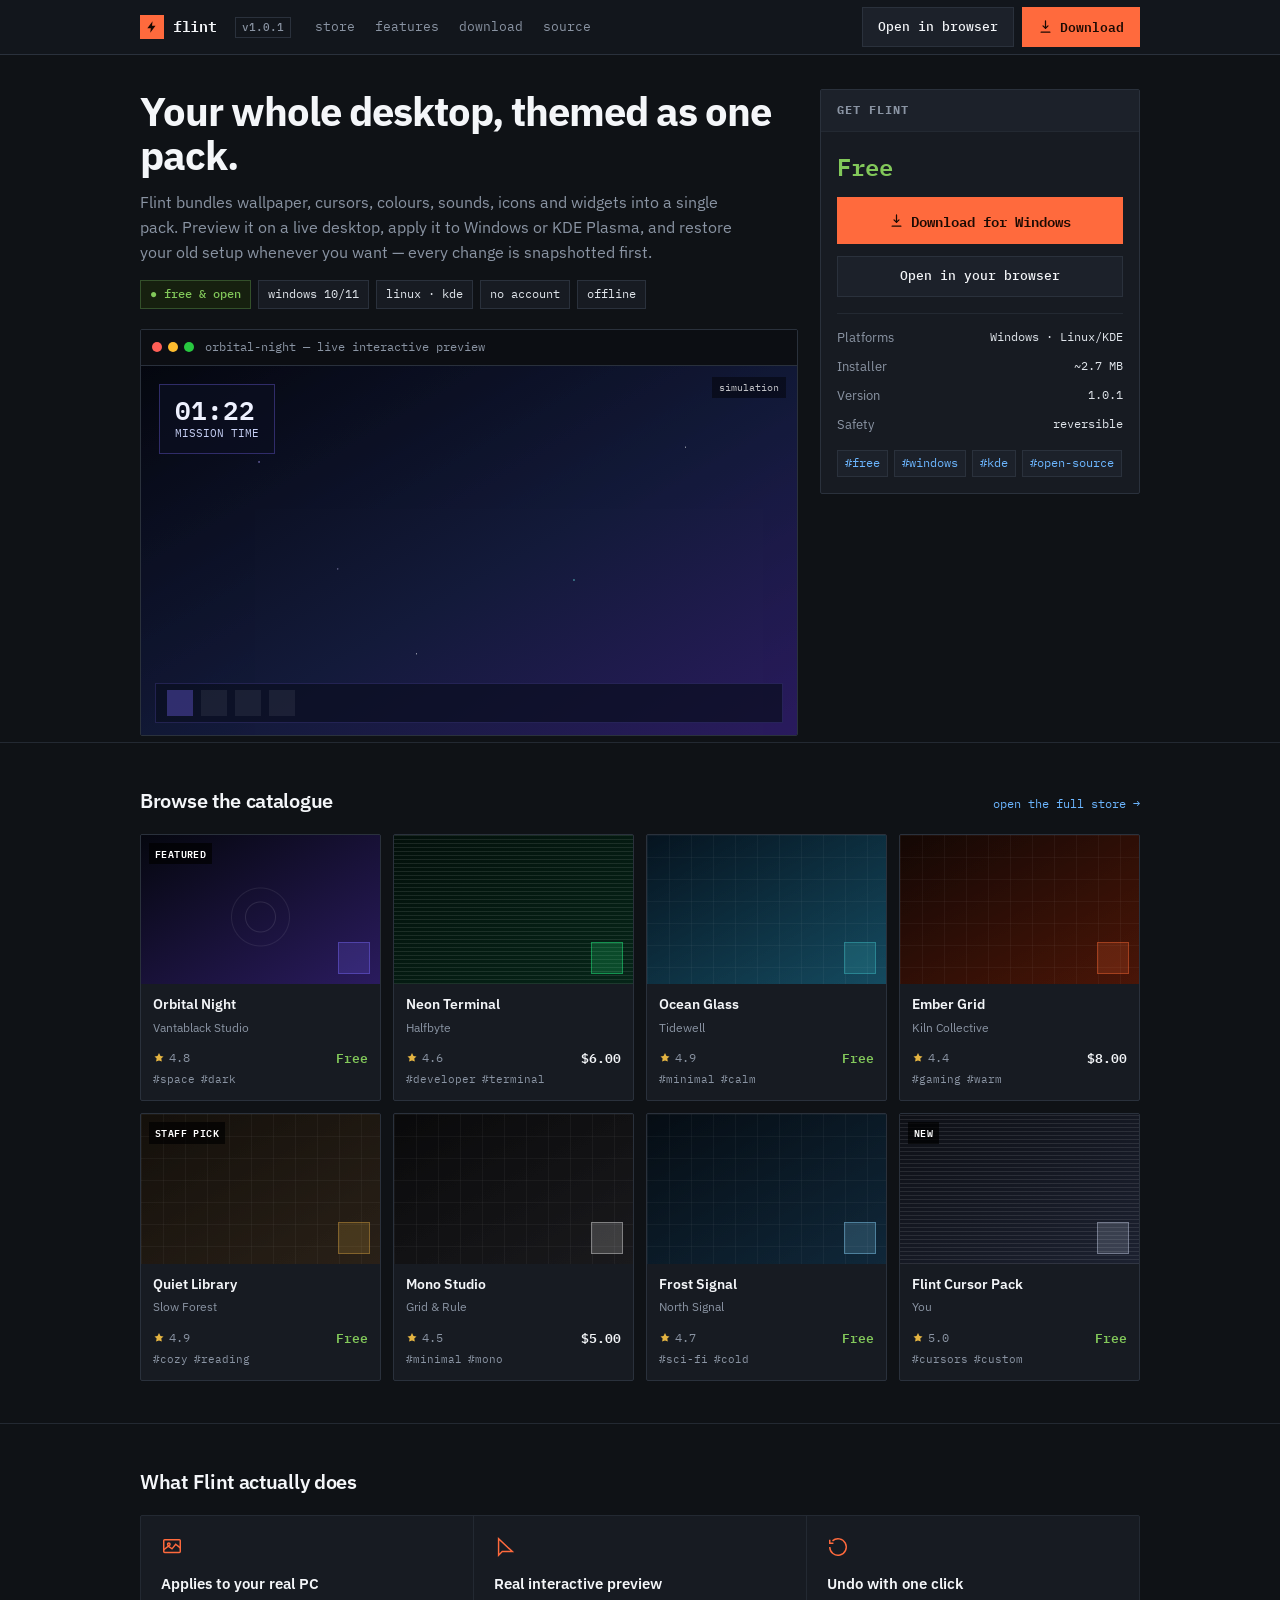
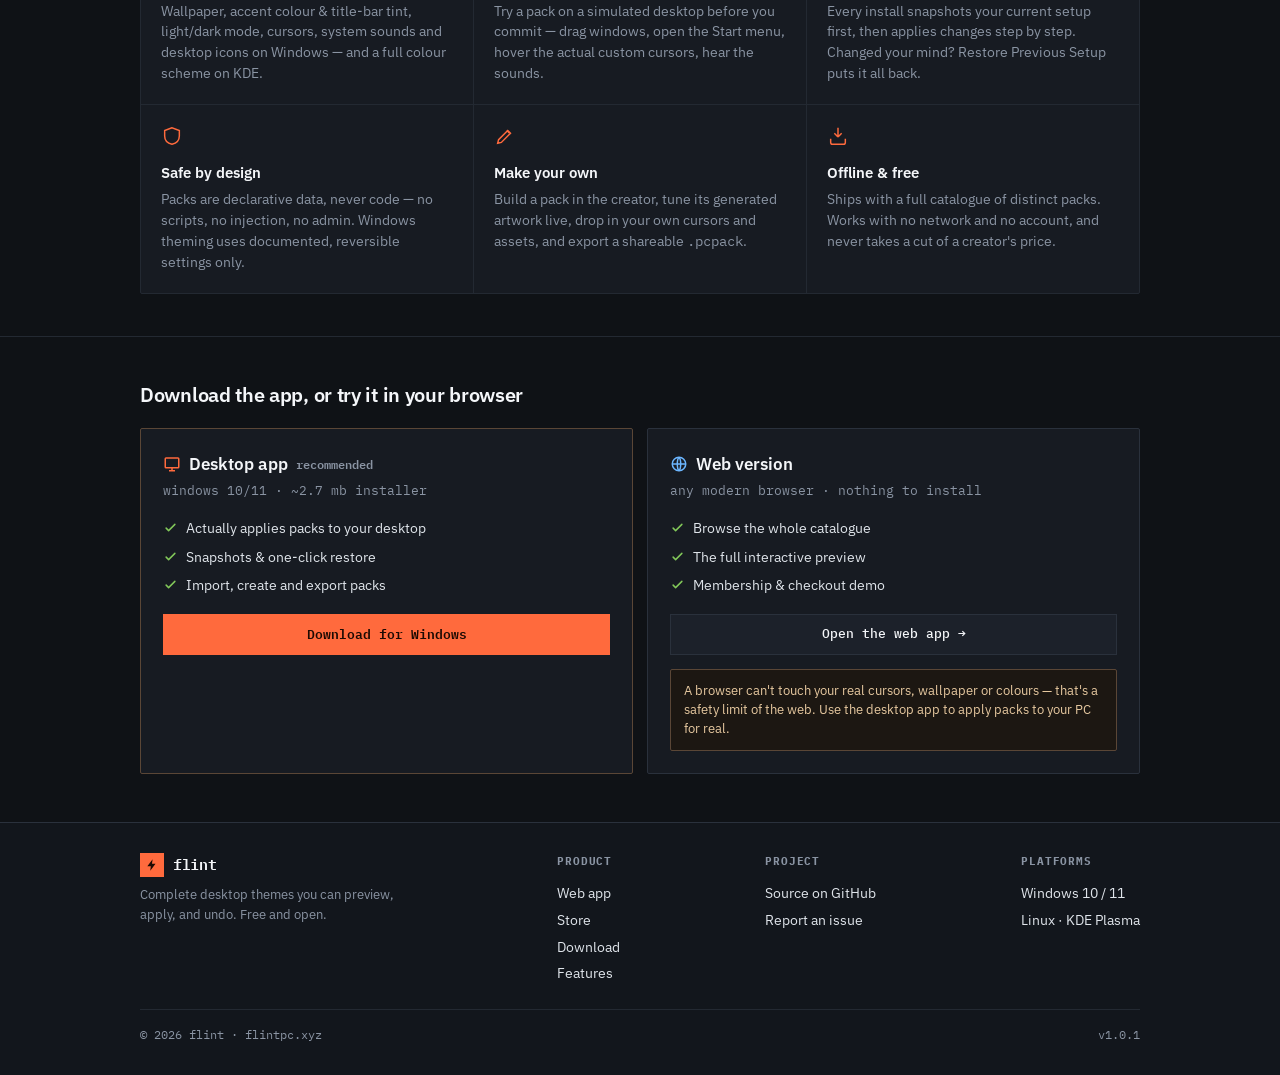
==== commit 539b87da: "Landing: square buttons, flat solids, IBM Plex type (less templated) Co-Authored-By: Claude Opus 4.8" ====
--- a/index.html
+++ b/index.html
@@ -12,6 +12,12 @@
     <meta property="og:description" content="Preview a full desktop theme, apply it to Windows or KDE, and undo it any time. Free. Download or use in your browser." />
     <meta property="og:type" content="website" />
     <meta property="og:url" content="https://flintpc.xyz" />
+    <link rel="preconnect" href="https://fonts.googleapis.com" />
+    <link rel="preconnect" href="https://fonts.gstatic.com" crossorigin />
+    <link
+      href="https://fonts.googleapis.com/css2?family=IBM+Plex+Mono:wght@400;500;600&family=IBM+Plex+Sans:wght@400;500;600;700&display=swap"
+      rel="stylesheet"
+    />
     <style>
       :root {
         --bg: #0f1216;
@@ -23,151 +29,151 @@
         --text: #dfe4ea;
         --text-strong: #f4f6f9;
         --muted: #8a94a3;
-        --muted-2: #6b7482;
         --accent: #ff6a3d;
         --accent-hover: #ff7d54;
-        --accent-ink: #200d05;
         --link: #6cb6ff;
         --free: #82c85a;
         --star: #e3b341;
+        --sans: "IBM Plex Sans", system-ui, -apple-system, "Segoe UI", Roboto, sans-serif;
+        --mono: "IBM Plex Mono", ui-monospace, "SF Mono", Consolas, monospace;
+        --r: 2px; /* sharp corners on panels */
       }
       * { box-sizing: border-box; margin: 0; padding: 0; }
       html { -webkit-text-size-adjust: 100%; }
       body {
         background: var(--bg);
         color: var(--text);
-        font-family: -apple-system, BlinkMacSystemFont, "Segoe UI", Roboto, Helvetica, Arial, sans-serif;
+        font-family: var(--sans);
         font-size: 15px;
-        line-height: 1.5;
+        line-height: 1.55;
         -webkit-font-smoothing: antialiased;
       }
       a { color: var(--link); text-decoration: none; }
       a:hover { text-decoration: underline; }
-      code, .mono { font-family: ui-monospace, "SF Mono", "Cascadia Code", "JetBrains Mono", Consolas, monospace; }
+      .mono { font-family: var(--mono); }
       .wrap { max-width: 1040px; margin: 0 auto; padding: 0 20px; }
       img, svg { display: block; }
 
-      /* ---- Header (GitHub / itch style bar) ---- */
+      /* ---- Header ---- */
       header { border-bottom: 1px solid var(--border); background: var(--bg-alt); position: sticky; top: 0; z-index: 20; }
-      .hbar { display: flex; align-items: center; gap: 18px; height: 56px; }
-      .wordmark { display: flex; align-items: center; gap: 9px; font-weight: 700; font-size: 16px; letter-spacing: -0.01em; color: var(--text-strong); }
+      .hbar { display: flex; align-items: center; gap: 18px; height: 54px; }
+      .wordmark { display: flex; align-items: center; gap: 9px; font-family: var(--mono); font-weight: 600; font-size: 15px; letter-spacing: -0.02em; color: var(--text-strong); }
       .wordmark:hover { text-decoration: none; }
-      .mark { width: 26px; height: 26px; border-radius: 6px; background: linear-gradient(150deg, #ff7d54, #e8481f); display: grid; place-items: center; box-shadow: inset 0 0 0 1px rgba(255,255,255,0.14); }
-      .mark svg { width: 15px; height: 15px; }
-      .badge-ver { font: 500 11px/1 ui-monospace, monospace; color: var(--muted); border: 1px solid var(--border); border-radius: 999px; padding: 3px 7px; }
-      nav.main { display: flex; align-items: center; gap: 20px; margin-left: 6px; }
-      nav.main a { color: var(--muted); font-size: 14px; }
+      .mark { width: 24px; height: 24px; background: var(--accent); display: grid; place-items: center; }
+      .mark svg { width: 14px; height: 14px; }
+      .badge-ver { font: 500 11px/1 var(--mono); color: var(--muted); border: 1px solid var(--border); padding: 4px 6px; }
+      nav.main { display: flex; align-items: center; gap: 20px; margin-left: 6px; font-family: var(--mono); }
+      nav.main a { color: var(--muted); font-size: 13px; }
       nav.main a:hover { color: var(--text); text-decoration: none; }
       .spacer { flex: 1; }
-      .hbtns { display: flex; align-items: center; gap: 10px; }
+      .hbtns { display: flex; align-items: center; gap: 8px; }
       @media (max-width: 720px) { nav.main, .hide-sm { display: none; } }
 
-      /* ---- Buttons ---- */
-      .btn { display: inline-flex; align-items: center; gap: 7px; font-size: 14px; font-weight: 600; padding: 8px 14px; border-radius: 6px; border: 1px solid var(--border); background: var(--panel-2); color: var(--text-strong); cursor: pointer; transition: background .12s, border-color .12s; }
-      .btn:hover { background: #232a34; text-decoration: none; }
+      /* ---- Buttons (square, flat, mono) ---- */
+      .btn { display: inline-flex; align-items: center; gap: 7px; font-family: var(--mono); font-size: 13px; font-weight: 500; padding: 9px 15px; border-radius: 0; border: 1px solid var(--border); background: var(--panel-2); color: var(--text-strong); cursor: pointer; transition: background .12s, border-color .12s; }
+      .btn:hover { background: #232a34; border-color: #3b4553; text-decoration: none; }
       .btn svg { width: 15px; height: 15px; }
-      .btn-primary { background: var(--accent); border-color: #d8501f; color: #fff; }
-      .btn-primary:hover { background: var(--accent-hover); }
-      .btn-lg { padding: 11px 18px; font-size: 15px; }
+      .btn-primary { background: var(--accent); border-color: var(--accent); color: #1c0a03; font-weight: 600; }
+      .btn-primary:hover { background: var(--accent-hover); border-color: var(--accent-hover); }
+      .btn-lg { padding: 12px 18px; font-size: 14px; }
       .btn-block { width: 100%; justify-content: center; }
 
-      /* ---- Hero: media left, "get" box right (Steam store layout) ---- */
-      .hero { padding: 32px 0 8px; }
+      /* ---- Hero ---- */
+      .hero { padding: 34px 0 6px; }
       .hero-grid { display: grid; grid-template-columns: 1fr 320px; gap: 22px; align-items: start; }
       @media (max-width: 880px) { .hero-grid { grid-template-columns: 1fr; } }
-
-      h1 { font-size: clamp(26px, 4.4vw, 38px); line-height: 1.12; letter-spacing: -0.02em; color: var(--text-strong); font-weight: 800; }
-      .lede { color: var(--muted); font-size: 16px; margin-top: 12px; max-width: 60ch; }
-      .meta-row { display: flex; flex-wrap: wrap; gap: 8px; margin-top: 16px; }
-      .chip { font-size: 12px; color: var(--text); border: 1px solid var(--border); background: var(--panel); border-radius: 999px; padding: 4px 10px; display: inline-flex; align-items: center; gap: 6px; }
-      .chip.free { color: var(--free); border-color: #33502a; background: #16200f; font-weight: 600; }
+      h1 { font-size: clamp(27px, 4.4vw, 40px); line-height: 1.1; letter-spacing: -0.025em; color: var(--text-strong); font-weight: 700; }
+      .lede { color: var(--muted); font-size: 16px; margin-top: 13px; max-width: 60ch; }
+      .meta-row { display: flex; flex-wrap: wrap; gap: 7px; margin-top: 16px; font-family: var(--mono); }
+      .chip { font-size: 12px; color: var(--text); border: 1px solid var(--border); background: var(--panel); padding: 4px 9px; display: inline-flex; align-items: center; gap: 6px; }
+      .chip.free { color: var(--free); border-color: #33502a; background: #16200f; font-weight: 500; }
 
       /* Media capsule */
-      .capsule { border: 1px solid var(--border); border-radius: 8px; overflow: hidden; background: #0b0d11; margin-top: 20px; }
-      .cap-bar { display: flex; align-items: center; gap: 7px; padding: 8px 11px; border-bottom: 1px solid var(--border); background: #0c0e13; font-size: 12px; color: var(--muted); }
+      .capsule { border: 1px solid var(--border); border-radius: var(--r); overflow: hidden; background: #0b0d11; margin-top: 20px; }
+      .cap-bar { display: flex; align-items: center; gap: 7px; padding: 8px 11px; border-bottom: 1px solid var(--border); background: #0c0e13; font-family: var(--mono); font-size: 12px; color: var(--muted); }
       .tl { display: flex; gap: 6px; }
       .tl i { width: 10px; height: 10px; border-radius: 50%; display: block; }
       .stage { aspect-ratio: 16/9; position: relative; background: linear-gradient(150deg, #05070f, #131a3a 55%, #2a1b5e); }
       .stars { position: absolute; inset: 0; background-image: radial-gradient(1.4px 1.4px at 18% 26%, #a99bff, transparent), radial-gradient(1.4px 1.4px at 66% 58%, #67e0e0, transparent), radial-gradient(1px 1px at 42% 78%, #fff, transparent), radial-gradient(1px 1px at 83% 22%, #fff, transparent), radial-gradient(1px 1px at 30% 55%, #cfc7ff, transparent); opacity: .75; }
-      .w-clock { position: absolute; top: 18px; left: 18px; padding: 11px 15px; border-radius: 10px; background: #0a0e20cc; border: 1px solid #7c6bff55; }
-      .w-clock .t { font: 700 26px/1 ui-monospace, monospace; color: #eef1ff; }
-      .w-clock .s { font-size: 11px; color: #c7d0f5; margin-top: 3px; }
-      .taskbar { position: absolute; left: 14px; right: 14px; bottom: 12px; height: 40px; border-radius: 10px; background: #0a0e20b8; border: 1px solid #7c6bff33; display: flex; align-items: center; gap: 8px; padding: 0 11px; }
-      .tb { width: 26px; height: 26px; border-radius: 7px; background: #ffffff10; }
+      .w-clock { position: absolute; top: 18px; left: 18px; padding: 11px 15px; background: #0a0e20cc; border: 1px solid #7c6bff55; }
+      .w-clock .t { font: 600 26px/1 var(--mono); color: #eef1ff; }
+      .w-clock .s { font-family: var(--mono); font-size: 11px; color: #c7d0f5; margin-top: 3px; }
+      .taskbar { position: absolute; left: 14px; right: 14px; bottom: 12px; height: 40px; background: #0a0e20b8; border: 1px solid #7c6bff33; display: flex; align-items: center; gap: 8px; padding: 0 11px; }
+      .tb { width: 26px; height: 26px; background: #ffffff10; }
       .tb.on { background: #7c6bff55; }
-      .sim { position: absolute; top: 11px; right: 11px; font-size: 10px; color: #ffffffbf; background: #00000073; padding: 3px 7px; border-radius: 5px; }
+      .sim { position: absolute; top: 11px; right: 11px; font-family: var(--mono); font-size: 10px; color: #ffffffbf; background: #00000073; padding: 3px 7px; }
 
       /* Get box */
-      .getbox { border: 1px solid var(--border); border-radius: 8px; background: var(--panel); overflow: hidden; position: sticky; top: 76px; }
-      .getbox h2 { font-size: 13px; text-transform: uppercase; letter-spacing: .05em; color: var(--muted); padding: 12px 16px; border-bottom: 1px solid var(--border-soft); background: var(--panel-2); }
+      .getbox { border: 1px solid var(--border); border-radius: var(--r); background: var(--panel); overflow: hidden; position: sticky; top: 74px; }
+      .getbox h2 { font-family: var(--mono); font-size: 12px; text-transform: uppercase; letter-spacing: .08em; color: var(--muted); padding: 11px 16px; border-bottom: 1px solid var(--border-soft); background: var(--panel-2); }
       .getbox .body { padding: 16px; }
-      .price { font-size: 26px; font-weight: 800; color: var(--free); }
+      .price { font-family: var(--mono); font-size: 24px; font-weight: 600; color: var(--free); }
       .getbox .btn { margin-top: 12px; }
-      .kv { border-top: 1px solid var(--border-soft); margin-top: 16px; padding-top: 14px; display: grid; gap: 8px; font-size: 13px; }
+      .kv { border-top: 1px solid var(--border-soft); margin-top: 16px; padding-top: 14px; display: grid; gap: 9px; font-size: 13px; }
       .kv div { display: flex; justify-content: space-between; gap: 12px; }
       .kv .k { color: var(--muted); }
-      .kv .v { color: var(--text); text-align: right; }
-      .tags { display: flex; flex-wrap: wrap; gap: 6px; margin-top: 14px; }
-      .tag { font-size: 12px; color: var(--link); border: 1px solid var(--border); border-radius: 4px; padding: 3px 8px; background: var(--panel-2); }
-      .tag:hover { border-color: #3b4553; }
-
-      /* ---- Section scaffolding ---- */
-      section { padding: 40px 0; border-top: 1px solid var(--border-soft); }
+      .kv .v { color: var(--text); text-align: right; font-family: var(--mono); font-size: 12px; }
+      .tags { display: flex; flex-wrap: wrap; gap: 6px; margin-top: 15px; font-family: var(--mono); }
+      .tag { font-size: 12px; color: var(--link); border: 1px solid var(--border); padding: 3px 7px; background: var(--panel-2); }
+      .tag:hover { border-color: #3b4553; text-decoration: none; }
+
+      /* ---- Sections ---- */
+      section { padding: 42px 0; border-top: 1px solid var(--border-soft); }
       .sec-head { display: flex; align-items: baseline; justify-content: space-between; gap: 12px; margin-bottom: 18px; }
-      .sec-head h2 { font-size: 20px; letter-spacing: -0.01em; color: var(--text-strong); }
-      .sec-head .see { font-size: 13px; }
-
-      /* ---- Store grid (itch / Steam capsules) ---- */
-      .store { display: grid; grid-template-columns: repeat(4, 1fr); gap: 14px; }
+      .sec-head h2 { font-size: 20px; letter-spacing: -0.015em; color: var(--text-strong); font-weight: 600; }
+      .sec-head .see { font-family: var(--mono); font-size: 12px; }
+
+      /* ---- Store grid ---- */
+      .store { display: grid; grid-template-columns: repeat(4, 1fr); gap: 12px; }
       @media (max-width: 880px) { .store { grid-template-columns: repeat(2, 1fr); } }
       @media (max-width: 480px) { .store { grid-template-columns: 1fr; } }
-      .pack { border: 1px solid var(--border); border-radius: 8px; overflow: hidden; background: var(--panel); display: flex; flex-direction: column; transition: border-color .12s, transform .12s; }
-      .pack:hover { border-color: #3b4553; transform: translateY(-2px); text-decoration: none; }
+      .pack { border: 1px solid var(--border); border-radius: var(--r); overflow: hidden; background: var(--panel); display: flex; flex-direction: column; transition: border-color .12s; }
+      .pack:hover { border-color: #47525f; text-decoration: none; }
       .pack .cover { aspect-ratio: 16/10; position: relative; }
       .pack .cover .grid { position: absolute; inset: 0; background-image: linear-gradient(#ffffff14 1px, transparent 1px), linear-gradient(90deg, #ffffff14 1px, transparent 1px); background-size: 22px 22px; opacity: .5; }
       .pack .cover .scan { position: absolute; inset: 0; background-image: repeating-linear-gradient(0deg, #ffffff18 0, #ffffff18 1px, transparent 1px, transparent 4px); }
       .pack .cover .rings { position: absolute; inset: 0; background-image: radial-gradient(circle at 50% 55%, transparent 0, transparent 14px, #ffffff1a 15px, transparent 16px, transparent 28px, #ffffff14 29px, transparent 30px); }
-      .pack .cover .flag { position: absolute; top: 8px; left: 8px; font-size: 10px; font-weight: 700; text-transform: uppercase; letter-spacing: .04em; padding: 3px 7px; border-radius: 4px; background: #000000a6; color: #fff; }
+      .pack .cover .flag { position: absolute; top: 8px; left: 8px; font-family: var(--mono); font-size: 10px; font-weight: 600; text-transform: uppercase; letter-spacing: .04em; padding: 3px 6px; background: #000000b3; color: #fff; }
       .pack .info { padding: 10px 12px 12px; display: flex; flex-direction: column; gap: 3px; flex: 1; }
       .pack .nm { font-size: 14px; font-weight: 600; color: var(--text-strong); }
       .pack .by { font-size: 12px; color: var(--muted); }
-      .pack .foot { display: flex; align-items: center; justify-content: space-between; margin-top: 8px; }
-      .pack .ptags { display: flex; gap: 5px; flex-wrap: wrap; }
+      .pack .foot { display: flex; align-items: center; justify-content: space-between; margin-top: 8px; font-family: var(--mono); }
+      .pack .ptags { display: flex; gap: 6px; flex-wrap: wrap; font-family: var(--mono); }
       .pack .ptag { font-size: 11px; color: var(--muted); }
-      .pack .price-sm { font-size: 13px; font-weight: 700; }
+      .pack .price-sm { font-size: 13px; font-weight: 600; }
       .pack .price-sm.free { color: var(--free); }
       .pack .price-sm.paid { color: var(--text-strong); }
       .rate { display: inline-flex; align-items: center; gap: 4px; font-size: 12px; color: var(--muted); }
       .rate svg { width: 12px; height: 12px; fill: var(--star); }
 
-      /* ---- Features (GitHub bordered boxes) ---- */
-      .feat { display: grid; grid-template-columns: repeat(3, 1fr); gap: 1px; background: var(--border-soft); border: 1px solid var(--border-soft); border-radius: 8px; overflow: hidden; }
+      /* ---- Features ---- */
+      .feat { display: grid; grid-template-columns: repeat(3, 1fr); gap: 1px; background: var(--border-soft); border: 1px solid var(--border-soft); border-radius: var(--r); overflow: hidden; }
       @media (max-width: 780px) { .feat { grid-template-columns: 1fr; } }
       .fcell { background: var(--panel); padding: 20px; }
-      .fcell .fi { width: 26px; height: 26px; color: var(--accent); margin-bottom: 12px; }
+      .fcell .fi { width: 24px; height: 24px; color: var(--accent); margin-bottom: 12px; }
       .fcell .fi svg { width: 22px; height: 22px; stroke: currentColor; fill: none; stroke-width: 1.6; }
-      .fcell h3 { font-size: 15px; color: var(--text-strong); margin-bottom: 5px; }
+      .fcell h3 { font-size: 15px; color: var(--text-strong); margin-bottom: 5px; font-weight: 600; }
       .fcell p { font-size: 13.5px; color: var(--muted); }
 
-      /* ---- Get options (two bordered boxes) ---- */
-      .opts { display: grid; grid-template-columns: 1fr 1fr; gap: 16px; }
+      /* ---- Get options ---- */
+      .opts { display: grid; grid-template-columns: 1fr 1fr; gap: 14px; }
       @media (max-width: 720px) { .opts { grid-template-columns: 1fr; } }
-      .opt { border: 1px solid var(--border); border-radius: 8px; background: var(--panel); padding: 22px; }
-      .opt.rec { border-color: #4a3a2e; }
-      .opt h3 { font-size: 17px; color: var(--text-strong); display: flex; align-items: center; gap: 8px; }
-      .opt .sub { color: var(--muted); font-size: 13px; margin: 4px 0 16px; }
+      .opt { border: 1px solid var(--border); border-radius: var(--r); background: var(--panel); padding: 22px; }
+      .opt.rec { border-color: #5a4636; }
+      .opt h3 { font-size: 17px; color: var(--text-strong); display: flex; align-items: center; gap: 8px; font-weight: 600; }
+      .opt .sub { color: var(--muted); font-size: 13px; margin: 4px 0 16px; font-family: var(--mono); }
       .opt ul { list-style: none; display: grid; gap: 8px; margin-bottom: 18px; }
       .opt li { font-size: 13.5px; color: var(--text); display: flex; gap: 8px; align-items: flex-start; }
       .opt li svg { width: 15px; height: 15px; flex: none; margin-top: 2px; color: var(--free); }
-      .callout { border: 1px solid #4a3a2e; background: #1c1712; color: #e7c9a0; border-radius: 6px; padding: 11px 13px; font-size: 12.5px; margin-top: 14px; }
-
-      /* ---- Footer (GitHub multi-column) ---- */
-      footer { border-top: 1px solid var(--border); background: var(--bg-alt); padding: 30px 0; margin-top: 8px; }
+      .callout { border: 1px solid #5a4636; background: #1c1712; color: #e7c9a0; border-radius: var(--r); padding: 11px 13px; font-size: 12.5px; margin-top: 14px; }
+
+      /* ---- Footer ---- */
+      footer { border-top: 1px solid var(--border); background: var(--bg-alt); padding: 30px 0; margin-top: 6px; }
       .fcols { display: flex; justify-content: space-between; gap: 24px; flex-wrap: wrap; }
-      .fcol h4 { font-size: 12px; text-transform: uppercase; letter-spacing: .05em; color: var(--muted); margin-bottom: 10px; }
+      .fcol h4 { font-family: var(--mono); font-size: 11px; text-transform: uppercase; letter-spacing: .08em; color: var(--muted); margin-bottom: 10px; }
       .fcol a { display: block; color: var(--text); font-size: 13.5px; padding: 3px 0; }
       .fcol a:hover { color: var(--link); }
-      .copyr { color: var(--muted); font-size: 12.5px; margin-top: 22px; border-top: 1px solid var(--border-soft); padding-top: 16px; display: flex; justify-content: space-between; flex-wrap: wrap; gap: 8px; }
+      .copyr { color: var(--muted); font-family: var(--mono); font-size: 12px; margin-top: 22px; border-top: 1px solid var(--border-soft); padding-top: 16px; display: flex; justify-content: space-between; flex-wrap: wrap; gap: 8px; }
     </style>
   </head>
   <body>
@@ -176,16 +182,16 @@
       <div class="wrap hbar">
         <a class="wordmark" href="/">
           <span class="mark" aria-hidden="true">
-            <svg viewBox="0 0 24 24" fill="none"><path d="M13 2 4 14h6l-1 8 9-12h-6l1-8Z" fill="#fff"/></svg>
+            <svg viewBox="0 0 24 24" fill="none"><path d="M13 2 4 14h6l-1 8 9-12h-6l1-8Z" fill="#1c0a03"/></svg>
           </span>
-          Flint
+          flint
         </a>
         <span class="badge-ver hide-sm">v1.0.1</span>
         <nav class="main">
-          <a href="#store">Store</a>
-          <a href="#features">Features</a>
-          <a href="#get">Download</a>
-          <a href="https://github.com/BJSK2345/Flint">Source</a>
+          <a href="#store">store</a>
+          <a href="#features">features</a>
+          <a href="#get">download</a>
+          <a href="https://github.com/BJSK2345/Flint">source</a>
         </nav>
         <span class="spacer"></span>
         <div class="hbtns">
@@ -209,28 +215,28 @@
             whenever you want — every change is snapshotted first.
           </p>
           <div class="meta-row">
-            <span class="chip free">● Free &amp; open</span>
-            <span class="chip">Windows 10/11</span>
-            <span class="chip">Linux · KDE Plasma</span>
-            <span class="chip">No account</span>
-            <span class="chip">Offline</span>
+            <span class="chip free">● free &amp; open</span>
+            <span class="chip">windows 10/11</span>
+            <span class="chip">linux · kde</span>
+            <span class="chip">no account</span>
+            <span class="chip">offline</span>
           </div>
 
           <div class="capsule">
             <div class="cap-bar">
               <span class="tl"><i style="background:#ff5f57"></i><i style="background:#febc2e"></i><i style="background:#28c840"></i></span>
-              <span style="margin-left:4px">Orbital Night — live interactive preview</span>
+              <span style="margin-left:4px">orbital-night — live interactive preview</span>
             </div>
             <div class="stage">
               <div class="stars"></div>
               <div class="w-clock"><div class="t" id="clock">21:30</div><div class="s">MISSION TIME</div></div>
               <div class="taskbar"><span class="tb on"></span><span class="tb"></span><span class="tb"></span><span class="tb"></span></div>
-              <div class="sim">Simulation</div>
+              <div class="sim">simulation</div>
             </div>
           </div>
         </div>
 
-        <!-- Get box (Steam-style) -->
+        <!-- Get box -->
         <aside class="getbox" id="get">
           <h2>Get Flint</h2>
           <div class="body">
@@ -241,10 +247,10 @@
             </a>
             <a class="btn btn-block" href="/app/">Open in your browser</a>
             <div class="kv">
-              <div><span class="k">Platforms</span><span class="v">Windows · Linux (KDE)</span></div>
-              <div><span class="k">Installer</span><span class="v mono">~2.7 MB</span></div>
-              <div><span class="k">Version</span><span class="v mono">1.0.1</span></div>
-              <div><span class="k">Safety</span><span class="v">Reversible · no admin</span></div>
+              <div><span class="k">Platforms</span><span class="v">Windows · Linux/KDE</span></div>
+              <div><span class="k">Installer</span><span class="v">~2.7 MB</span></div>
+              <div><span class="k">Version</span><span class="v">1.0.1</span></div>
+              <div><span class="k">Safety</span><span class="v">reversible</span></div>
             </div>
             <div class="tags">
               <a class="tag" href="/app/#/search?section=free">#free</a>
@@ -262,7 +268,7 @@
       <div class="wrap">
         <div class="sec-head">
           <h2>Browse the catalogue</h2>
-          <a class="see" href="/app/">Open the full store →</a>
+          <a class="see" href="/app/">open the full store →</a>
         </div>
         <div class="store" id="store-grid"><!-- filled by script --></div>
       </div>
@@ -274,7 +280,7 @@
         <div class="sec-head"><h2>What Flint actually does</h2></div>
         <div class="feat">
           <div class="fcell">
-            <div class="fi"><svg viewBox="0 0 24 24"><rect x="3" y="4" width="18" height="14" rx="2"/><path d="m3 15 5-4 4 3 4-5 5 4"/><circle cx="8.5" cy="9" r="1.4"/></svg></div>
+            <div class="fi"><svg viewBox="0 0 24 24"><rect x="3" y="4" width="18" height="14" rx="1"/><path d="m3 15 5-4 4 3 4-5 5 4"/><circle cx="8.5" cy="9" r="1.4"/></svg></div>
             <h3>Applies to your real PC</h3>
             <p>Wallpaper, accent colour &amp; title-bar tint, light/dark mode, cursors, system sounds and desktop icons on Windows — and a full colour scheme on KDE.</p>
           </div>
@@ -296,7 +302,7 @@
           <div class="fcell">
             <div class="fi"><svg viewBox="0 0 24 24"><path d="m4 20 4-1 10-10-3-3L5 16l-1 4Z"/><path d="m14 6 3 3"/></svg></div>
             <h3>Make your own</h3>
-            <p>Build a pack in the creator, tune its generated artwork live, drop in your own cursors and assets, and export a shareable <code>.pcpack</code>.</p>
+            <p>Build a pack in the creator, tune its generated artwork live, drop in your own cursors and assets, and export a shareable <code class="mono">.pcpack</code>.</p>
           </div>
           <div class="fcell">
             <div class="fi"><svg viewBox="0 0 24 24"><path d="M12 3v10m0 0 4-4m-4 4-4-4"/><path d="M4 15v4a2 2 0 0 0 2 2h12a2 2 0 0 0 2-2v-4"/></svg></div>
@@ -317,7 +323,7 @@
               <svg width="18" height="18" viewBox="0 0 24 24" fill="none" stroke="var(--accent)" stroke-width="2"><rect x="3" y="4" width="18" height="13" rx="1"/><path d="M8 21h8M12 17v4"/></svg>
               Desktop app <span class="mono" style="font-size:12px;color:var(--muted)">recommended</span>
             </h3>
-            <p class="sub">Windows 10/11 · ~2.7 MB installer</p>
+            <p class="sub">windows 10/11 · ~2.7 mb installer</p>
             <ul>
               <li><svg viewBox="0 0 24 24" fill="none" stroke="currentColor" stroke-width="2.4"><path d="m5 13 4 4L19 7" stroke-linecap="round" stroke-linejoin="round"/></svg> Actually applies packs to your desktop</li>
               <li><svg viewBox="0 0 24 24" fill="none" stroke="currentColor" stroke-width="2.4"><path d="m5 13 4 4L19 7" stroke-linecap="round" stroke-linejoin="round"/></svg> Snapshots &amp; one-click restore</li>
@@ -330,7 +336,7 @@
               <svg width="18" height="18" viewBox="0 0 24 24" fill="none" stroke="var(--link)" stroke-width="2"><circle cx="12" cy="12" r="9"/><path d="M3 12h18M12 3c3 3 3 15 0 18M12 3c-3 3-3 15 0 18"/></svg>
               Web version
             </h3>
-            <p class="sub">Any modern browser · nothing to install</p>
+            <p class="sub">any modern browser · nothing to install</p>
             <ul>
               <li><svg viewBox="0 0 24 24" fill="none" stroke="currentColor" stroke-width="2.4"><path d="m5 13 4 4L19 7" stroke-linecap="round" stroke-linejoin="round"/></svg> Browse the whole catalogue</li>
               <li><svg viewBox="0 0 24 24" fill="none" stroke="currentColor" stroke-width="2.4"><path d="m5 13 4 4L19 7" stroke-linecap="round" stroke-linejoin="round"/></svg> The full interactive preview</li>
@@ -348,7 +354,7 @@
       <div class="wrap">
         <div class="fcols">
           <div>
-            <a class="wordmark" href="/" style="margin-bottom:8px"><span class="mark"><svg viewBox="0 0 24 24" fill="none"><path d="M13 2 4 14h6l-1 8 9-12h-6l1-8Z" fill="#fff"/></svg></span> Flint</a>
+            <a class="wordmark" href="/" style="margin-bottom:8px"><span class="mark"><svg viewBox="0 0 24 24" fill="none"><path d="M13 2 4 14h6l-1 8 9-12h-6l1-8Z" fill="#1c0a03"/></svg></span> flint</a>
             <p style="color:var(--muted);font-size:13px;max-width:34ch;">Complete desktop themes you can preview, apply, and undo. Free and open.</p>
           </div>
           <div class="fcol">
@@ -370,21 +376,19 @@
           </div>
         </div>
         <div class="copyr">
-          <span>© 2026 Flint · flintpc.xyz</span>
-          <span class="mono">v1.0.1</span>
+          <span>© 2026 flint · flintpc.xyz</span>
+          <span>v1.0.1</span>
         </div>
       </div>
     </footer>
 
     <script>
-      // Live clock in the hero capsule.
       (function () {
         var el = document.getElementById("clock");
         function tick() { if (!el) return; var d = new Date(); el.textContent = String(d.getHours()).padStart(2, "0") + ":" + String(d.getMinutes()).padStart(2, "0"); }
         tick(); setInterval(tick, 15000);
       })();
 
-      // Store grid — real bundled packs, covers built from each pack's palette.
       var PACKS = [
         { id: "orbital-night", n: "Orbital Night", by: "Vantablack Studio", price: "Free", free: true, rate: "4.8", tags: ["space", "dark"], flag: "Featured", g: ["#05070f", "#2a1b5e"], pat: "rings", ac: "#7c6bff" },
         { id: "neon-terminal", n: "Neon Terminal", by: "Halfbyte", price: "$6.00", free: false, rate: "4.6", tags: ["developer", "terminal"], g: ["#03100b", "#062518"], pat: "scan", ac: "#22ff88" },
@@ -398,7 +402,7 @@
       function cover(p) {
         var pat = p.pat === "rings" ? '<div class="rings"></div>' : p.pat === "scan" ? '<div class="scan"></div>' : '<div class="grid"></div>';
         var flag = p.flag ? '<span class="flag">' + p.flag + '</span>' : "";
-        return '<div class="cover" style="background:linear-gradient(150deg,' + p.g[0] + ',' + p.g[1] + ')">' + pat + flag + '<div style="position:absolute;right:10px;bottom:10px;width:34px;height:34px;border-radius:8px;background:' + p.ac + '33;border:1px solid ' + p.ac + '66"></div></div>';
+        return '<div class="cover" style="background:linear-gradient(150deg,' + p.g[0] + ',' + p.g[1] + ')">' + pat + flag + '<div style="position:absolute;right:10px;bottom:10px;width:32px;height:32px;background:' + p.ac + '2e;border:1px solid ' + p.ac + '66"></div></div>';
       }
       function star() { return '<svg viewBox="0 0 24 24"><path d="M12 2l3 6 6 .8-4.5 4.2 1.2 6L12 17l-5.9 2 1.2-6L3 8.8 9 8z"/></svg>'; }
       document.getElementById("store-grid").innerHTML = PACKS.map(function (p) {
